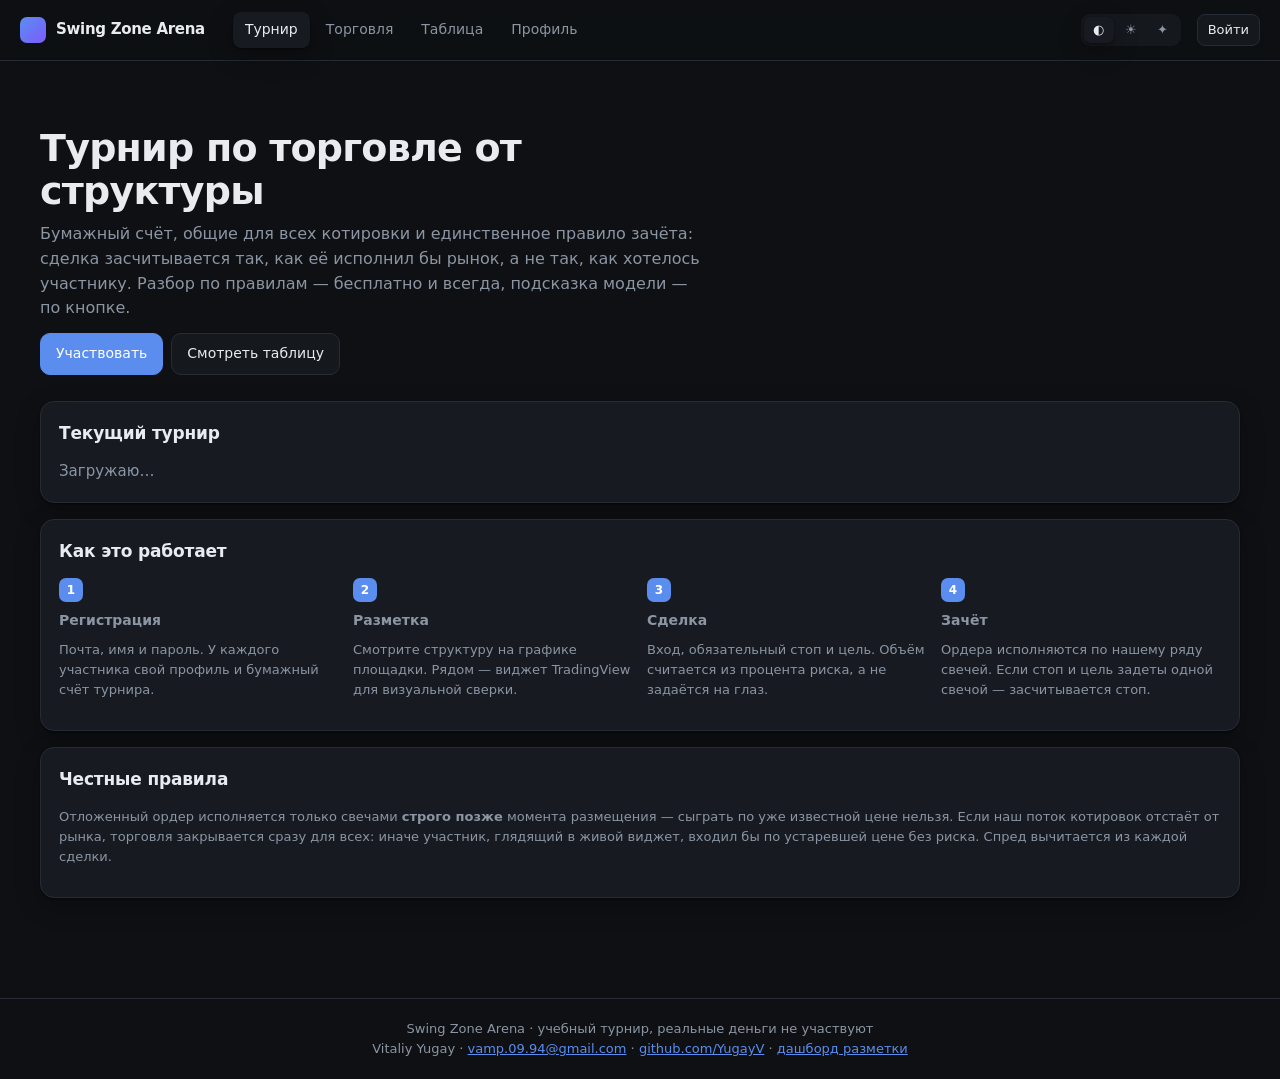
==== site/index.html @ a72eecc3 "Турнирная площадка: регистрация, бумажная торговля, таблица результатов Сайт на / (дашборд разметки " ====
<!doctype html>
<html lang="ru" data-theme="dark">
<head>
<meta charset="utf-8">
<meta name="viewport" content="width=device-width, initial-scale=1">
<title>Swing Zone Arena — турнир по разметке структуры</title>
<meta name="description" content="Учебный турнир по торговле от структуры H4: бумажный счёт, честные котировки, разбор сделок.">
<link rel="stylesheet" href="styles.css">
<!-- иконка встроена, чтобы страница не ходила за ней отдельным запросом -->
<link rel="icon" href="data:image/svg+xml,%3Csvg xmlns='http://www.w3.org/2000/svg' viewBox='0 0 32 32'%3E%3Crect width='32' height='32' rx='8' fill='%235b8def'/%3E%3Cpath d='M9 21l5-9 4 5 5-8' stroke='white' stroke-width='2.5' fill='none' stroke-linecap='round' stroke-linejoin='round'/%3E%3C/svg%3E">
</head>
<body>

<header class="top">
  <a class="brand" href="#" data-go="home">
    <span class="brand-mark"></span>
    <span class="brand-name">Swing Zone Arena</span>
  </a>

  <nav class="tabs" id="tabs">
    <button data-tab="home" aria-selected="true">Турнир</button>
    <button data-tab="arena">Торговля</button>
    <button data-tab="board">Таблица</button>
    <button data-tab="profile">Профиль</button>
  </nav>

  <span class="spacer"></span>

  <span class="pill" id="feedPill" hidden>поток: —</span>

  <div class="theme-switch" role="group" aria-label="Тема оформления">
    <button data-theme-set="dark"  aria-pressed="true"  title="Тёмная">◐</button>
    <button data-theme-set="light" aria-pressed="false" title="Светлая">☀</button>
    <button data-theme-set="brass" aria-pressed="false" title="Латунь">✦</button>
  </div>

  <button class="btn sm" id="btnAuth">Войти</button>
</header>

<main>

<!-- ------------------------------------------------------------- ГЛАВНАЯ -->
<section id="page-home">
  <div class="hero">
    <h1>Турнир по торговле от структуры</h1>
    <p>
      Бумажный счёт, общие для всех котировки и единственное правило зачёта:
      сделка засчитывается так, как её исполнил бы рынок, а не так, как хотелось
      участнику. Разбор по правилам — бесплатно и всегда, подсказка модели — по кнопке.
    </p>
    <div class="btn-row">
      <button class="btn primary" id="btnJoinHero">Участвовать</button>
      <button class="btn" data-go="board">Смотреть таблицу</button>
    </div>
  </div>

  <div class="card" id="tourCard">
    <h2>Текущий турнир</h2>
    <div id="tourInfo" class="muted">Загружаю…</div>
  </div>

  <div class="card">
    <h2>Как это работает</h2>
    <div class="steps">
      <div class="step">
        <span class="n">1</span>
        <h3>Регистрация</h3>
        <p class="small muted">Почта, имя и пароль. У каждого участника свой профиль и бумажный счёт турнира.</p>
      </div>
      <div class="step">
        <span class="n">2</span>
        <h3>Разметка</h3>
        <p class="small muted">Смотрите структуру на графике площадки. Рядом — виджет TradingView для визуальной сверки.</p>
      </div>
      <div class="step">
        <span class="n">3</span>
        <h3>Сделка</h3>
        <p class="small muted">Вход, обязательный стоп и цель. Объём считается из процента риска, а не задаётся на глаз.</p>
      </div>
      <div class="step">
        <span class="n">4</span>
        <h3>Зачёт</h3>
        <p class="small muted">Ордера исполняются по нашему ряду свечей. Если стоп и цель задеты одной свечой — засчитывается стоп.</p>
      </div>
    </div>
  </div>

  <div class="card">
    <h2>Честные правила</h2>
    <p class="small muted">
      Отложенный ордер исполняется только свечами <b>строго позже</b> момента
      размещения — сыграть по уже известной цене нельзя. Если наш поток
      котировок отстаёт от рынка, торговля закрывается сразу для всех: иначе
      участник, глядящий в живой виджет, входил бы по устаревшей цене без риска.
      Спред вычитается из каждой сделки.
    </p>
  </div>
</section>

<!-- ------------------------------------------------------------- ТОРГОВЛЯ -->
<section id="page-arena" hidden>
  <div class="grid arena">

    <div>
      <div class="card">
        <div class="chart-head">
          <h2 id="chartTitle" style="margin:0">—</h2>
          <span class="pill" id="pricePill">—</span>
          <div class="tf-switch" id="tfSwitch">
            <button data-tf="M15">M15</button>
            <button data-tf="H1" aria-pressed="true">H1</button>
            <button data-tf="H4">H4</button>
            <button data-tf="D1">D1</button>
          </div>
        </div>
        <div class="chart-wrap">
          <canvas id="chart"></canvas>
          <div class="crosshair-box" id="tip" hidden></div>
        </div>
        <p class="small muted" style="margin:10px 0 0">
          Это ряд котировок площадки — именно по нему исполняются ордера.
        </p>
      </div>

      <div class="card">
        <h2>Мои сделки</h2>
        <div id="tradesBox" class="muted small">—</div>
      </div>

      <div class="card">
        <h2>График TradingView</h2>
        <p class="small muted">Для визуальной сверки. Зачёт считается не по нему.</p>
        <div class="btn-row" style="margin-bottom:12px">
          <button class="btn sm" id="btnTv">Загрузить виджет</button>
        </div>
        <div class="tv-host" id="tvHost"></div>
      </div>
    </div>

    <div>
      <div class="card">
        <h2>Счёт</h2>
        <div class="stats" id="accountStats">
          <div class="stat"><div class="k">Баланс</div><div class="v" id="stBalance">—</div></div>
          <div class="stat"><div class="k">Средства</div><div class="v" id="stEquity">—</div></div>
          <div class="stat"><div class="k">Сделок</div><div class="v" id="stTrades">—</div></div>
          <div class="stat"><div class="k">Просадка</div><div class="v" id="stDd">—</div></div>
        </div>
      </div>

      <div class="card">
        <h2>Новая сделка</h2>
        <div id="tradeGate" class="note warn" hidden></div>

        <div id="tradeForm">
          <div class="row">
            <div class="field">
              <label for="side">Направление</label>
              <select id="side">
                <option value="buy">Покупка</option>
                <option value="sell">Продажа</option>
              </select>
            </div>
            <div class="field">
              <label for="kind">Тип</label>
              <select id="kind">
                <option value="market">По рынку</option>
                <option value="limit">Лимитный</option>
              </select>
            </div>
          </div>

          <div class="field" id="limitField" hidden>
            <label for="limitPrice">Цена лимитки</label>
            <input type="number" id="limitPrice" step="any" placeholder="—">
          </div>

          <div class="row" style="margin-top:12px">
            <div class="field">
              <label for="sl">Стоп <span class="muted">обязателен</span></label>
              <input type="number" id="sl" step="any" placeholder="—">
            </div>
            <div class="field">
              <label for="tp">Цель</label>
              <input type="number" id="tp" step="any" placeholder="—">
            </div>
          </div>

          <div class="field" style="margin-top:12px">
            <label for="riskPct">Риск на сделку, % депозита</label>
            <input type="number" id="riskPct" value="1" min="0.01" step="0.1">
          </div>

          <div class="note small" id="tradePreview" style="margin:12px 0">
            Заполните стоп, чтобы увидеть объём и R:R.
          </div>

          <div class="btn-row">
            <button class="btn buy wide" id="btnSend">Отправить</button>
          </div>
          <div id="tradeMsg" class="note small" style="margin-top:10px" hidden></div>
        </div>
      </div>

      <div class="card">
        <h2>Подсказка</h2>
        <div class="btn-row">
          <button class="btn wide" id="btnRules">Разбор по правилам</button>
        </div>
        <div class="btn-row" style="margin-top:8px">
          <button class="btn wide" id="btnModel">Спросить модель</button>
        </div>
        <p class="small muted" id="quotaLine" style="margin:8px 0 0">—</p>
        <div id="hintBox" style="margin-top:12px"></div>
      </div>
    </div>

  </div>
</section>

<!-- -------------------------------------------------------------- ТАБЛИЦА -->
<section id="page-board" hidden>
  <div class="card">
    <h2>Таблица результатов</h2>
    <div class="table-wrap">
      <table id="boardTable">
        <thead>
          <tr>
            <th style="width:44px">#</th>
            <th>Участник</th>
            <th class="num">Средства</th>
            <th class="num">Доход</th>
            <th class="num">Просадка</th>
            <th class="num">Сделок</th>
          </tr>
        </thead>
        <tbody><tr><td colspan="6" class="muted">Загружаю…</td></tr></tbody>
      </table>
    </div>
  </div>
</section>

<!-- -------------------------------------------------------------- ПРОФИЛЬ -->
<section id="page-profile" hidden>
  <div class="grid cols-2">
    <div class="card" id="profileCard">
      <h2>Профиль</h2>
      <div id="profileBox" class="muted">Загружаю…</div>
    </div>

    <div class="card" id="authCard">
      <h2 id="authTitle">Вход</h2>

      <div class="field" id="emailField" hidden>
        <label for="regEmail">Почта</label>
        <input type="email" id="regEmail" autocomplete="email" placeholder="you@example.com">
      </div>

      <div class="field">
        <label for="loginField" id="loginLabel">Почта или имя</label>
        <input type="text" id="loginField" autocomplete="username" placeholder="—">
      </div>

      <div class="field">
        <label for="passField">Пароль</label>
        <input type="password" id="passField" autocomplete="current-password" placeholder="минимум 8 символов">
      </div>

      <div class="btn-row" style="margin-top:14px">
        <button class="btn primary" id="btnSubmitAuth">Войти</button>
        <button class="btn" id="btnToggleAuth">Я новый участник</button>
      </div>

      <div id="authMsg" class="note small" style="margin-top:12px" hidden></div>
    </div>
  </div>

  <div class="card">
    <h2>История сделок</h2>
    <div class="table-wrap">
      <table id="historyTable">
        <thead>
          <tr>
            <th>Открыта</th><th>Сторона</th>
            <th class="num">Вход</th><th class="num">Выход</th>
            <th>Причина</th><th class="num">Результат</th><th class="num">R</th>
          </tr>
        </thead>
        <tbody><tr><td colspan="7" class="muted">—</td></tr></tbody>
      </table>
    </div>
  </div>
</section>

</main>

<footer class="site">
  Swing Zone Arena · учебный турнир, реальные деньги не участвуют<br>
  Vitaliy Yugay ·
  <a href="mailto:vamp.09.94@gmail.com">vamp.09.94@gmail.com</a> ·
  <a href="https://github.com/YugayV" target="_blank" rel="noopener">github.com/YugayV</a> ·
  <a href="/dashboard/">дашборд разметки</a>
</footer>

<script src="chart.js"></script>
<script src="app.js"></script>
</body>
</html>
---- site/styles.css ----
/*
 * Swing Zone Arena — оформление.
 * Автор: Vitaliy Yugay · vamp.09.94@gmail.com · https://github.com/YugayV
 *
 * Три темы переключаются атрибутом data-theme на <html>. Все цвета живут
 * только в переменных: ни одно правило ниже не знает, светлая тема сейчас
 * или тёмная. Добавить четвёртую — значит дописать один блок переменных.
 *
 * Шрифты только системные. Подключать внешние — значит поставить внешний
 * сервис на путь загрузки страницы ради начертания.
 */

/* ------------------------------------------------------------ тема: тёмная */
:root,
:root[data-theme="dark"] {
  --bg:        #0e1013;
  --bg-soft:   #15181d;
  --card:      #171b21;
  --line:      #262c35;
  --text:      #e8ecf1;
  --muted:     #8b95a3;
  --accent:    #5b8def;
  --accent-2:  #7c5cff;
  --up:        #2ebd85;
  --down:      #f0616d;
  --warn:      #e2a03f;
  --shadow:    0 1px 2px rgba(0,0,0,.4), 0 8px 24px rgba(0,0,0,.28);
  --grid:      rgba(255,255,255,.05);
  color-scheme: dark;
}

/* ----------------------------------------------------------- тема: светлая */
:root[data-theme="light"] {
  --bg:        #f6f7f9;
  --bg-soft:   #eef0f4;
  --card:      #ffffff;
  --line:      #e0e4ea;
  --text:      #12161c;
  --muted:     #667085;
  --accent:    #2f6bdc;
  --accent-2:  #6544e8;
  --up:        #12996a;
  --down:      #d93f4c;
  --warn:      #b57611;
  --shadow:    0 1px 2px rgba(16,24,40,.06), 0 8px 24px rgba(16,24,40,.06);
  --grid:      rgba(16,24,40,.06);
  color-scheme: light;
}

/* ------------------------------------------------- тема: «Латунь» (третья)
 * Тёплая бумага вместо белого, чернильный текст, латунный акцент и антиква
 * в заголовках. Задумана как противоположность неоновым торговым панелям:
 * сайт про дисциплину, а не про азарт.
 */
:root[data-theme="brass"] {
  --bg:        #f3efe7;
  --bg-soft:   #eae4d8;
  --card:      #fbf8f2;
  --line:      #ddd4c2;
  --text:      #241f18;
  --muted:     #7a6f5d;
  --accent:    #9a7328;
  --accent-2:  #6f4b1f;
  --up:        #3f7d4e;
  --down:      #a8402f;
  --warn:      #99701c;
  --shadow:    0 1px 2px rgba(60,45,20,.08), 0 10px 28px rgba(60,45,20,.10);
  --grid:      rgba(60,45,20,.07);
  color-scheme: light;
}

:root[data-theme="brass"] h1,
:root[data-theme="brass"] h2,
:root[data-theme="brass"] .brand-name {
  font-family: Iowan Old Style, Palatino Linotype, Palatino, Georgia, serif;
  letter-spacing: -.01em;
}

/* ------------------------------------------------------------------ основа */

* { box-sizing: border-box; }

body {
  margin: 0;
  background: var(--bg);
  color: var(--text);
  font: 15px/1.55 system-ui, -apple-system, "Segoe UI", Roboto, Ubuntu, sans-serif;
  -webkit-font-smoothing: antialiased;
  transition: background .2s, color .2s;
}

.mono, .num, input, td.num {
  font-family: ui-monospace, SFMono-Regular, "SF Mono", Menlo, Consolas,
    "Liberation Mono", monospace;
  font-variant-numeric: tabular-nums;
}

h1 { font-size: 28px; margin: 0 0 8px; letter-spacing: -.02em; }
h2 { font-size: 17px; margin: 0 0 14px; letter-spacing: -.01em; }
h3 { font-size: 14px; margin: 0 0 8px; color: var(--muted); font-weight: 600; }
p  { margin: 0 0 12px; }
a  { color: var(--accent); }

.muted { color: var(--muted); }
.small { font-size: 13px; }
.up    { color: var(--up); }
.down  { color: var(--down); }
.warn  { color: var(--warn); }
.center { text-align: center; }
.right  { text-align: right; }
[hidden] { display: none !important; }

/* ------------------------------------------------------------------ шапка */

header.top {
  position: sticky; top: 0; z-index: 20;
  display: flex; align-items: center; gap: 16px;
  padding: 12px 20px;
  background: color-mix(in srgb, var(--bg) 88%, transparent);
  backdrop-filter: blur(10px);
  border-bottom: 1px solid var(--line);
}

.brand { display: flex; align-items: center; gap: 10px; text-decoration: none; color: inherit; }
.brand-mark {
  width: 26px; height: 26px; border-radius: 7px;
  background: linear-gradient(135deg, var(--accent), var(--accent-2));
}
.brand-name { font-weight: 650; letter-spacing: -.02em; }

nav.tabs { display: flex; gap: 4px; margin-left: 12px; }
nav.tabs button {
  border: 0; background: transparent; color: var(--muted);
  padding: 7px 12px; border-radius: 8px; cursor: pointer;
  font: inherit; font-size: 14px;
}
nav.tabs button:hover { background: var(--bg-soft); color: var(--text); }
nav.tabs button[aria-selected="true"] { background: var(--card); color: var(--text); box-shadow: var(--shadow); }

.spacer { flex: 1; }

.theme-switch { display: flex; gap: 2px; padding: 3px; background: var(--bg-soft); border-radius: 9px; }
.theme-switch button {
  width: 30px; height: 26px; border: 0; border-radius: 7px; cursor: pointer;
  background: transparent; color: var(--muted); font-size: 13px;
}
.theme-switch button[aria-pressed="true"] { background: var(--card); color: var(--text); box-shadow: var(--shadow); }

/* ------------------------------------------------------------------ макет */

main { max-width: 1240px; margin: 0 auto; padding: 22px 20px 60px; }

.grid { display: grid; gap: 16px; }
.grid.cols-2 { grid-template-columns: 1fr 1fr; }
.grid.arena  { grid-template-columns: minmax(0, 1fr) 340px; align-items: start; }

@media (max-width: 980px) {
  .grid.arena, .grid.cols-2 { grid-template-columns: 1fr; }
}

.card {
  background: var(--card);
  border: 1px solid var(--line);
  border-radius: 14px;
  padding: 18px;
  box-shadow: var(--shadow);
}
.card + .card { margin-top: 16px; }

/* ---------------------------------------------------------------- элементы */

label { display: block; font-size: 13px; color: var(--muted); margin: 0 0 5px; }

input, select {
  width: 100%; padding: 9px 11px;
  background: var(--bg-soft); color: var(--text);
  border: 1px solid var(--line); border-radius: 9px;
  font: inherit; font-size: 14px;
}
input:focus, select:focus { outline: 2px solid color-mix(in srgb, var(--accent) 45%, transparent); outline-offset: 1px; }
.field + .field { margin-top: 12px; }
.row { display: grid; grid-template-columns: 1fr 1fr; gap: 10px; }

.btn {
  display: inline-flex; align-items: center; justify-content: center; gap: 6px;
  padding: 9px 15px; border-radius: 10px; cursor: pointer;
  border: 1px solid var(--line); background: var(--bg-soft); color: var(--text);
  font: inherit; font-size: 14px; font-weight: 500;
}
.btn:hover:not(:disabled) { border-color: color-mix(in srgb, var(--accent) 40%, var(--line)); }
.btn:disabled { opacity: .5; cursor: not-allowed; }
.btn.primary { background: var(--accent); border-color: var(--accent); color: #fff; }
.btn.buy  { background: var(--up);   border-color: var(--up);   color: #fff; }
.btn.sell { background: var(--down); border-color: var(--down); color: #fff; }
.btn.sm   { padding: 5px 10px; font-size: 13px; border-radius: 8px; }
.btn.wide { width: 100%; }
.btn-row  { display: flex; gap: 8px; flex-wrap: wrap; }

.pill {
  display: inline-flex; align-items: center; gap: 6px;
  padding: 3px 9px; border-radius: 999px; font-size: 12px;
  background: var(--bg-soft); color: var(--muted); border: 1px solid var(--line);
}
.pill.ok   { color: var(--up);   border-color: color-mix(in srgb, var(--up) 35%, var(--line)); }
.pill.bad  { color: var(--down); border-color: color-mix(in srgb, var(--down) 35%, var(--line)); }
.pill.warn { color: var(--warn); border-color: color-mix(in srgb, var(--warn) 35%, var(--line)); }

.note { padding: 10px 12px; border-radius: 10px; background: var(--bg-soft); font-size: 13px; }
.note.err  { color: var(--down); border: 1px solid color-mix(in srgb, var(--down) 30%, var(--line)); }
.note.ok   { color: var(--up);   border: 1px solid color-mix(in srgb, var(--up) 30%, var(--line)); }
.note.warn { color: var(--warn); border: 1px solid color-mix(in srgb, var(--warn) 30%, var(--line)); }

/* ------------------------------------------------------------------ цифры */

.stats { display: grid; grid-template-columns: repeat(auto-fit, minmax(110px, 1fr)); gap: 10px; }
.stat { padding: 11px 12px; background: var(--bg-soft); border-radius: 10px; }
.stat .k { font-size: 11px; color: var(--muted); text-transform: uppercase; letter-spacing: .04em; }
.stat .v { font-size: 19px; font-weight: 600; margin-top: 3px;
  font-family: ui-monospace, SFMono-Regular, Menlo, Consolas, monospace;
  font-variant-numeric: tabular-nums; }

/* ------------------------------------------------------------------ график */

.chart-wrap { position: relative; }
canvas#chart { width: 100%; height: 440px; display: block; border-radius: 10px; }
.chart-head { display: flex; align-items: baseline; gap: 12px; margin-bottom: 12px; flex-wrap: wrap; }
.tf-switch { display: flex; gap: 3px; margin-left: auto; }
.tf-switch button {
  border: 1px solid var(--line); background: var(--bg-soft); color: var(--muted);
  padding: 4px 9px; border-radius: 7px; cursor: pointer; font-size: 12px;
  font-family: ui-monospace, Menlo, monospace;
}
.tf-switch button[aria-pressed="true"] { background: var(--accent); border-color: var(--accent); color: #fff; }

.crosshair-box {
  position: absolute; pointer-events: none; padding: 6px 9px;
  background: var(--card); border: 1px solid var(--line); border-radius: 8px;
  font-size: 12px; box-shadow: var(--shadow); white-space: nowrap;
  font-family: ui-monospace, Menlo, monospace;
}

/* ------------------------------------------------------------------ таблицы */

table { width: 100%; border-collapse: collapse; font-size: 13px; }
th {
  text-align: left; padding: 8px 10px; color: var(--muted);
  font-weight: 600; font-size: 11px; text-transform: uppercase;
  letter-spacing: .04em; border-bottom: 1px solid var(--line);
}
td { padding: 9px 10px; border-bottom: 1px solid var(--line); }
tr:last-child td { border-bottom: 0; }
td.num, th.num { text-align: right;
  font-family: ui-monospace, SFMono-Regular, Menlo, Consolas, monospace;
  font-variant-numeric: tabular-nums; }
.table-wrap { overflow-x: auto; }

.rank { display: inline-flex; width: 22px; height: 22px; align-items: center;
  justify-content: center; border-radius: 6px; background: var(--bg-soft);
  font-size: 12px; font-weight: 600; }
.rank.top { background: var(--accent); color: #fff; }

/* ------------------------------------------------------------------ разное */

.hero { padding: 44px 0 26px; max-width: 660px; }
.hero h1 { font-size: 38px; line-height: 1.15; }
.hero p { font-size: 16px; color: var(--muted); }

.steps { display: grid; grid-template-columns: repeat(auto-fit, minmax(200px, 1fr)); gap: 14px; margin-top: 8px; }
.step .n { display: inline-flex; width: 24px; height: 24px; align-items: center;
  justify-content: center; border-radius: 7px; background: var(--accent);
  color: #fff; font-size: 12px; font-weight: 600; margin-bottom: 8px; }

.tv-host { height: 460px; border-radius: 10px; overflow: hidden; background: var(--bg-soft); }

footer.site { border-top: 1px solid var(--line); margin-top: 40px; padding: 20px;
  text-align: center; color: var(--muted); font-size: 13px; }

.hint-block + .hint-block { margin-top: 12px; }
.hint-list { margin: 6px 0 0; padding-left: 18px; }
.hint-list li { margin-bottom: 4px; }
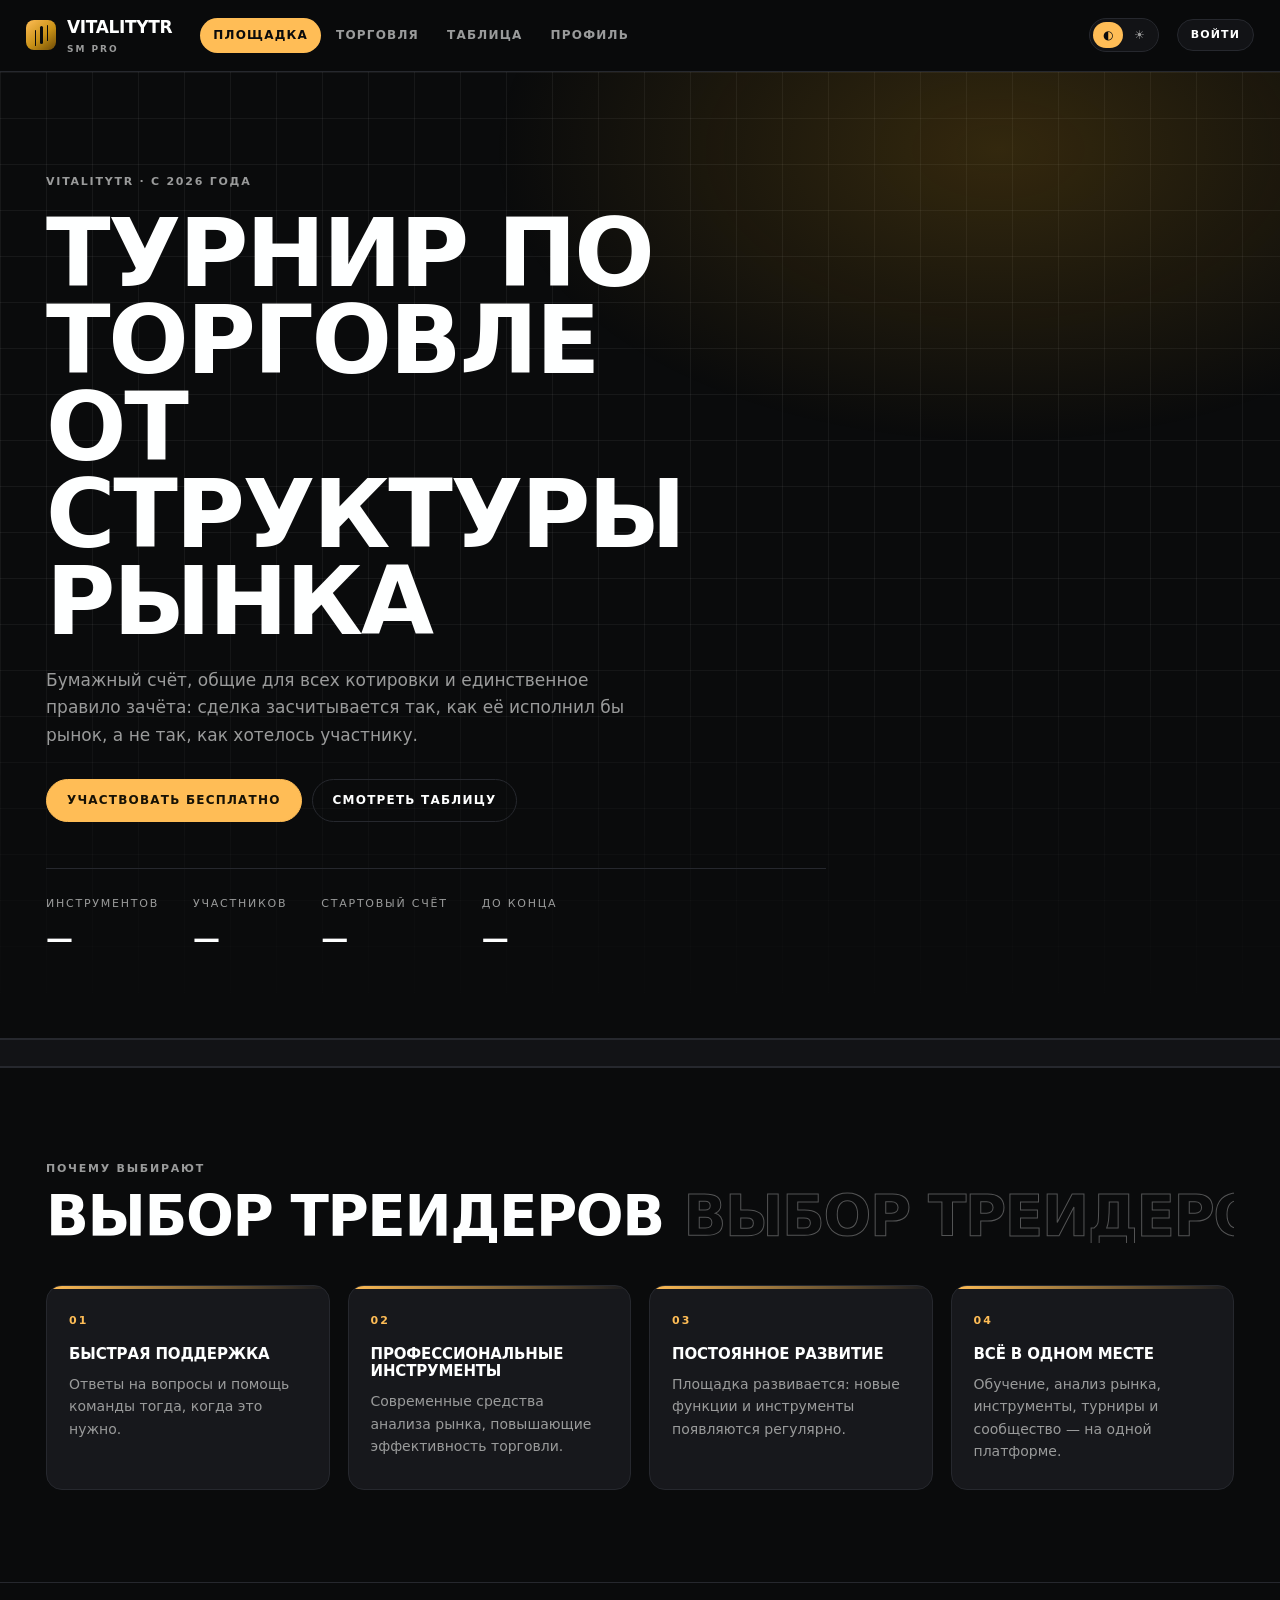
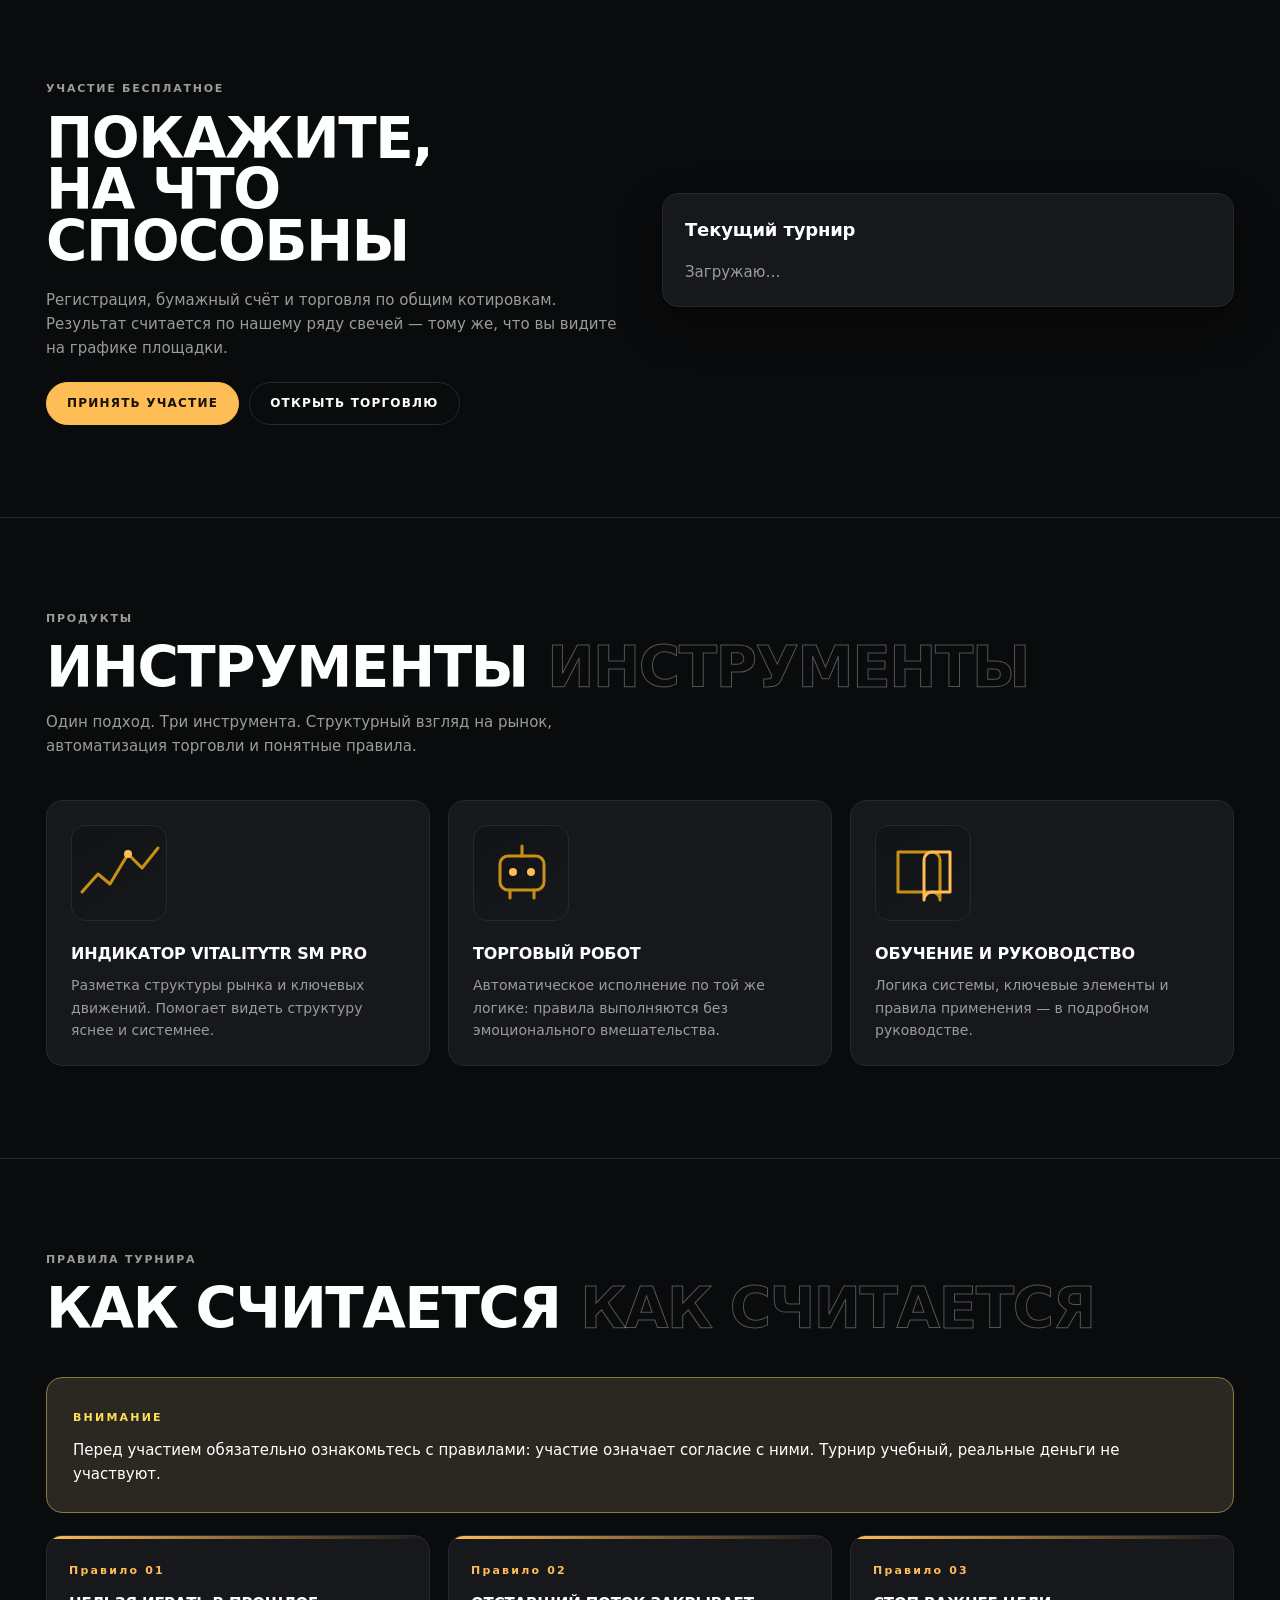
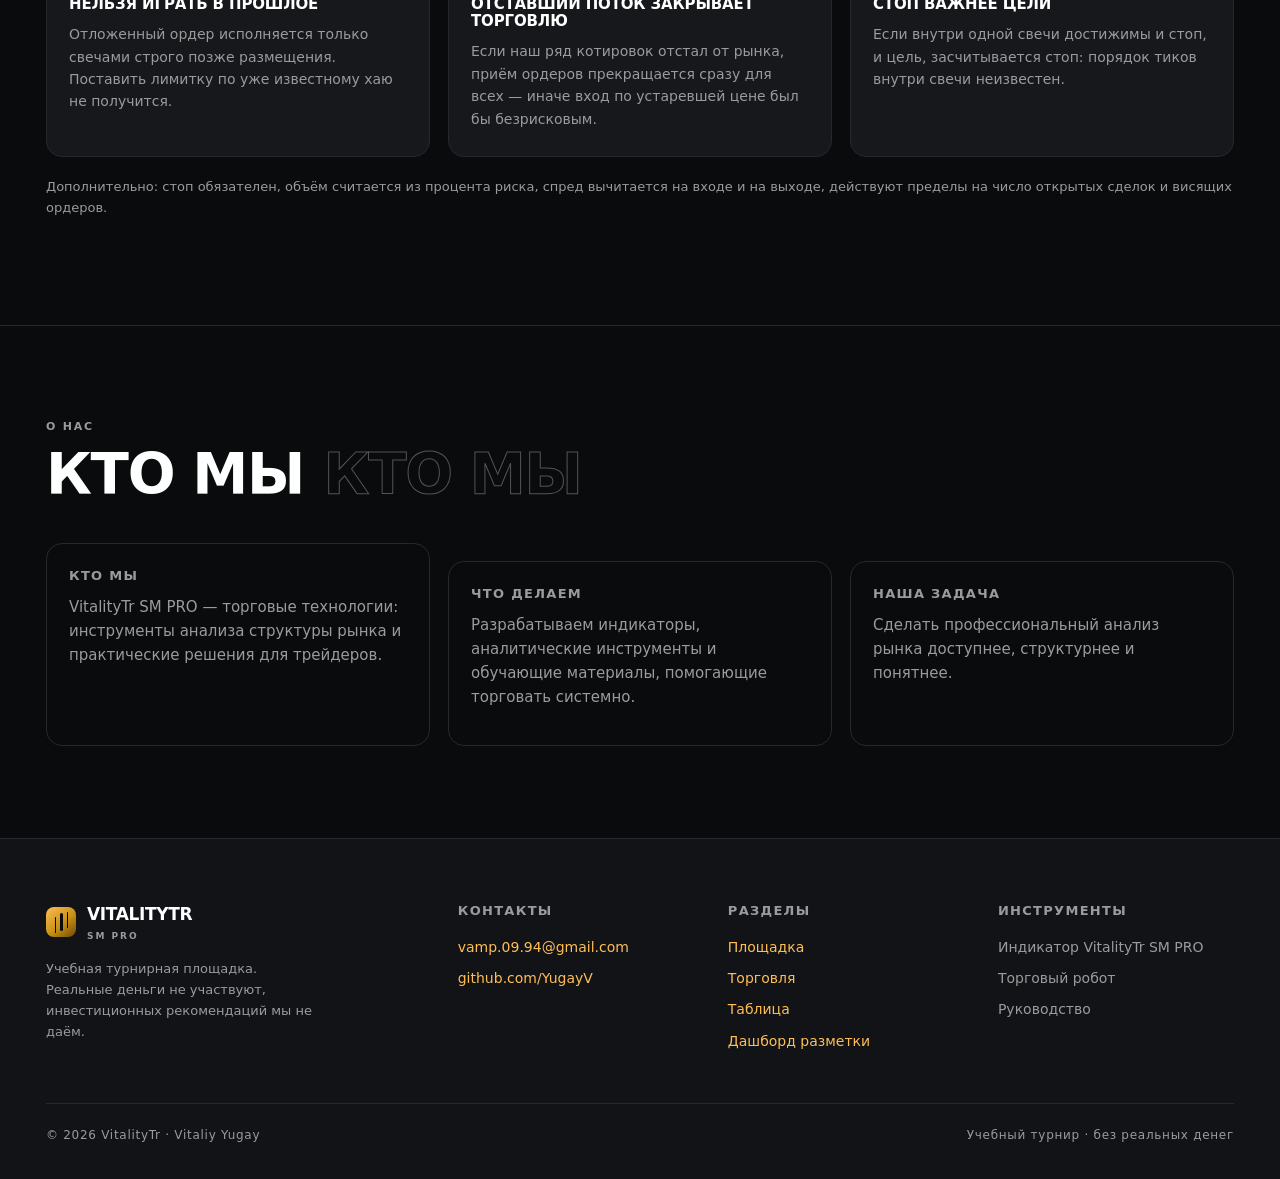
==== commit 55fd17e7: "Сайт по макету: чёрно-белая основа, золотой акцент, длинная главная Разобрал присланный макет и пере" ====
--- a/site/index.html
+++ b/site/index.html
@@ -1,24 +1,24 @@
 <!doctype html>
-<html lang="ru" data-theme="dark">
+<html lang="ru" data-theme="night">
 <head>
 <meta charset="utf-8">
 <meta name="viewport" content="width=device-width, initial-scale=1">
-<title>Swing Zone Arena — турнир по разметке структуры</title>
-<meta name="description" content="Учебный турнир по торговле от структуры H4: бумажный счёт, честные котировки, разбор сделок.">
+<title>VitalityTr Arena — турнир по торговле от структуры</title>
+<meta name="description" content="Турнир по торговле от структуры рынка: бумажный счёт, общие котировки, разбор сделок. Индикатор, робот и обучение VitalityTr SM PRO.">
 <link rel="stylesheet" href="styles.css">
 <!-- иконка встроена, чтобы страница не ходила за ней отдельным запросом -->
-<link rel="icon" href="data:image/svg+xml,%3Csvg xmlns='http://www.w3.org/2000/svg' viewBox='0 0 32 32'%3E%3Crect width='32' height='32' rx='8' fill='%235b8def'/%3E%3Cpath d='M9 21l5-9 4 5 5-8' stroke='white' stroke-width='2.5' fill='none' stroke-linecap='round' stroke-linejoin='round'/%3E%3C/svg%3E">
+<link rel="icon" href="data:image/svg+xml,%3Csvg xmlns='http://www.w3.org/2000/svg' viewBox='0 0 32 32'%3E%3Crect width='32' height='32' rx='8' fill='%23c89116'/%3E%3Cpath d='M9 21l5-9 4 5 5-8' stroke='%230a0b0c' stroke-width='2.6' fill='none' stroke-linecap='round' stroke-linejoin='round'/%3E%3C/svg%3E">
 </head>
 <body>
 
 <header class="top">
   <a class="brand" href="#" data-go="home">
     <span class="brand-mark"></span>
-    <span class="brand-name">Swing Zone Arena</span>
+    <span class="brand-name">VitalityTr<small>SM PRO</small></span>
   </a>
 
   <nav class="tabs" id="tabs">
-    <button data-tab="home" aria-selected="true">Турнир</button>
+    <button data-tab="home" aria-selected="true">Площадка</button>
     <button data-tab="arena">Торговля</button>
     <button data-tab="board">Таблица</button>
     <button data-tab="profile">Профиль</button>
@@ -29,9 +29,8 @@
   <span class="pill" id="feedPill" hidden>поток: —</span>
 
   <div class="theme-switch" role="group" aria-label="Тема оформления">
-    <button data-theme-set="dark"  aria-pressed="true"  title="Тёмная">◐</button>
-    <button data-theme-set="light" aria-pressed="false" title="Светлая">☀</button>
-    <button data-theme-set="brass" aria-pressed="false" title="Латунь">✦</button>
+    <button data-theme-set="night" aria-pressed="true" title="Ночь">◐</button>
+    <button data-theme-set="day" aria-pressed="false" title="День">☀</button>
   </div>
 
   <button class="btn sm" id="btnAuth">Войти</button>
@@ -39,267 +38,495 @@
 
 <main>
 
-<!-- ------------------------------------------------------------- ГЛАВНАЯ -->
+<!-- =================================================== ПЛОЩАДКА (главная) -->
 <section id="page-home">
+
   <div class="hero">
-    <h1>Турнир по торговле от структуры</h1>
-    <p>
-      Бумажный счёт, общие для всех котировки и единственное правило зачёта:
-      сделка засчитывается так, как её исполнил бы рынок, а не так, как хотелось
-      участнику. Разбор по правилам — бесплатно и всегда, подсказка модели — по кнопке.
-    </p>
-    <div class="btn-row">
-      <button class="btn primary" id="btnJoinHero">Участвовать</button>
-      <button class="btn" data-go="board">Смотреть таблицу</button>
-    </div>
-  </div>
-
-  <div class="card" id="tourCard">
-    <h2>Текущий турнир</h2>
-    <div id="tourInfo" class="muted">Загружаю…</div>
-  </div>
-
-  <div class="card">
-    <h2>Как это работает</h2>
-    <div class="steps">
-      <div class="step">
-        <span class="n">1</span>
-        <h3>Регистрация</h3>
-        <p class="small muted">Почта, имя и пароль. У каждого участника свой профиль и бумажный счёт турнира.</p>
-      </div>
-      <div class="step">
-        <span class="n">2</span>
-        <h3>Разметка</h3>
-        <p class="small muted">Смотрите структуру на графике площадки. Рядом — виджет TradingView для визуальной сверки.</p>
-      </div>
-      <div class="step">
-        <span class="n">3</span>
-        <h3>Сделка</h3>
-        <p class="small muted">Вход, обязательный стоп и цель. Объём считается из процента риска, а не задаётся на глаз.</p>
-      </div>
-      <div class="step">
-        <span class="n">4</span>
-        <h3>Зачёт</h3>
-        <p class="small muted">Ордера исполняются по нашему ряду свечей. Если стоп и цель задеты одной свечой — засчитывается стоп.</p>
-      </div>
-    </div>
-  </div>
-
-  <div class="card">
-    <h2>Честные правила</h2>
-    <p class="small muted">
-      Отложенный ордер исполняется только свечами <b>строго позже</b> момента
-      размещения — сыграть по уже известной цене нельзя. Если наш поток
-      котировок отстаёт от рынка, торговля закрывается сразу для всех: иначе
-      участник, глядящий в живой виджет, входил бы по устаревшей цене без риска.
-      Спред вычитается из каждой сделки.
-    </p>
-  </div>
+    <div class="wrap">
+      <div class="hero-copy">
+        <span class="label">VitalityTr · с 2026 года</span>
+        <h1 class="display xl" style="margin-top:18px">
+          Турнир по торговле<br>от структуры рынка
+        </h1>
+        <p class="lead">
+          Бумажный счёт, общие для всех котировки и единственное правило зачёта:
+          сделка засчитывается так, как её исполнил бы рынок, а не так, как
+          хотелось участнику.
+        </p>
+        <div class="btn-row">
+          <button class="btn primary" id="btnJoinHero">Участвовать бесплатно</button>
+          <button class="btn ghost" data-go="board">Смотреть таблицу</button>
+        </div>
+
+        <div class="hero-stats" id="heroStats">
+          <div><div class="k">Инструментов</div><div class="v" id="hsSymbols">—</div></div>
+          <div><div class="k">Участников</div><div class="v" id="hsPlayers">—</div></div>
+          <div><div class="k">Стартовый счёт</div><div class="v" id="hsBalance">—</div></div>
+          <div><div class="k">До конца</div><div class="v" id="hsLeft">—</div></div>
+        </div>
+      </div>
+    </div>
+  </div>
+
+  <div class="marquee">
+    <div class="marquee-track" id="ticker"></div>
+  </div>
+
+  <!-- ------------------------------------------------------ почему выбирают -->
+  <section class="band">
+    <div class="wrap">
+      <div class="band-head">
+        <span class="label">Почему выбирают</span>
+        <div class="dup display lg">
+          <span>Выбор трейдеров</span><span class="ghost" aria-hidden="true">Выбор трейдеров</span>
+        </div>
+      </div>
+
+      <div class="grid cols-4">
+        <div class="feature">
+          <span class="n">01</span>
+          <h4>Быстрая поддержка</h4>
+          <p>Ответы на вопросы и помощь команды тогда, когда это нужно.</p>
+        </div>
+        <div class="feature">
+          <span class="n">02</span>
+          <h4>Профессиональные инструменты</h4>
+          <p>Современные средства анализа рынка, повышающие эффективность торговли.</p>
+        </div>
+        <div class="feature">
+          <span class="n">03</span>
+          <h4>Постоянное развитие</h4>
+          <p>Площадка развивается: новые функции и инструменты появляются регулярно.</p>
+        </div>
+        <div class="feature">
+          <span class="n">04</span>
+          <h4>Всё в одном месте</h4>
+          <p>Обучение, анализ рынка, инструменты, турниры и сообщество — на одной платформе.</p>
+        </div>
+      </div>
+    </div>
+  </section>
+
+  <!-- ------------------------------------------------------------- турнир -->
+  <section class="band">
+    <div class="wrap">
+      <div class="grid cols-2" style="align-items:center;gap:44px">
+        <div>
+          <span class="label">Участие бесплатное</span>
+          <h2 class="display lg" style="margin:14px 0 20px">Покажите,<br>на что способны</h2>
+          <p class="muted">
+            Регистрация, бумажный счёт и торговля по общим котировкам.
+            Результат считается по нашему ряду свечей — тому же, что вы видите
+            на графике площадки.
+          </p>
+          <div class="btn-row" style="margin-top:22px">
+            <button class="btn primary" id="btnJoinBand">Принять участие</button>
+            <button class="btn ghost" data-go="arena">Открыть торговлю</button>
+          </div>
+        </div>
+
+        <div class="card" id="tourCard">
+          <h2>Текущий турнир</h2>
+          <div id="tourInfo" class="muted">Загружаю…</div>
+        </div>
+      </div>
+    </div>
+  </section>
+
+  <!-- ------------------------------------------------------------ продукты -->
+  <section class="band">
+    <div class="wrap">
+      <div class="band-head">
+        <span class="label">Продукты</span>
+        <div class="dup display lg">
+          <span>Инструменты</span><span class="ghost" aria-hidden="true">Инструменты</span>
+        </div>
+        <p class="muted" style="max-width:560px;margin-top:16px">
+          Один подход. Три инструмента. Структурный взгляд на рынок,
+          автоматизация торговли и понятные правила.
+        </p>
+      </div>
+
+      <div class="grid cols-3">
+        <div class="product" style="grid-template-columns:1fr">
+          <div class="art"><svg viewBox="0 0 96 96" width="96" height="96" aria-hidden="true">
+            <path d="M10 66 L26 48 L38 58 L56 28 L70 42 L86 22" fill="none"
+                  stroke="#c89116" stroke-width="3" stroke-linecap="round" stroke-linejoin="round"/>
+            <circle cx="56" cy="28" r="4" fill="#ffbd56"/>
+          </svg></div>
+          <div>
+            <h4>Индикатор VitalityTr SM PRO</h4>
+            <p>Разметка структуры рынка и ключевых движений. Помогает видеть
+               структуру яснее и системнее.</p>
+          </div>
+        </div>
+
+        <div class="product" style="grid-template-columns:1fr">
+          <div class="art"><svg viewBox="0 0 96 96" width="96" height="96" aria-hidden="true">
+            <rect x="26" y="30" width="44" height="34" rx="8" fill="none" stroke="#c89116" stroke-width="3"/>
+            <circle cx="39" cy="46" r="4" fill="#ffbd56"/><circle cx="57" cy="46" r="4" fill="#ffbd56"/>
+            <path d="M48 30V20M36 64v8M60 64v8" stroke="#c89116" stroke-width="3" stroke-linecap="round"/>
+          </svg></div>
+          <div>
+            <h4>Торговый робот</h4>
+            <p>Автоматическое исполнение по той же логике: правила выполняются
+               без эмоционального вмешательства.</p>
+          </div>
+        </div>
+
+        <div class="product" style="grid-template-columns:1fr">
+          <div class="art"><svg viewBox="0 0 96 96" width="96" height="96" aria-hidden="true">
+            <path d="M22 26h34a8 8 0 0 1 8 8v40a8 8 0 0 0-8-8H22z" fill="none" stroke="#c89116" stroke-width="3" stroke-linejoin="round"/>
+            <path d="M74 26H56a8 8 0 0 0-8 8v40a8 8 0 0 1 8-8h18z" fill="none" stroke="#ffbd56" stroke-width="3" stroke-linejoin="round"/>
+          </svg></div>
+          <div>
+            <h4>Обучение и руководство</h4>
+            <p>Логика системы, ключевые элементы и правила применения —
+               в подробном руководстве.</p>
+          </div>
+        </div>
+      </div>
+    </div>
+  </section>
+
+  <!-- --------------------------------------------------------------- правила -->
+  <section class="band">
+    <div class="wrap">
+      <div class="band-head">
+        <span class="label">Правила турнира</span>
+        <div class="dup display lg">
+          <span>Как считается</span><span class="ghost" aria-hidden="true">Как считается</span>
+        </div>
+      </div>
+
+      <div class="alert" style="margin-bottom:22px">
+        <span class="tag">Внимание</span>
+        <p style="margin:0">
+          Перед участием обязательно ознакомьтесь с правилами: участие означает
+          согласие с ними. Турнир учебный, реальные деньги не участвуют.
+        </p>
+      </div>
+
+      <div class="grid cols-3">
+        <div class="feature">
+          <span class="n">Правило 01</span>
+          <h4>Нельзя играть в прошлое</h4>
+          <p>Отложенный ордер исполняется только свечами строго позже
+             размещения. Поставить лимитку по уже известному хаю не получится.</p>
+        </div>
+        <div class="feature">
+          <span class="n">Правило 02</span>
+          <h4>Отставший поток закрывает торговлю</h4>
+          <p>Если наш ряд котировок отстал от рынка, приём ордеров прекращается
+             сразу для всех — иначе вход по устаревшей цене был бы безрисковым.</p>
+        </div>
+        <div class="feature">
+          <span class="n">Правило 03</span>
+          <h4>Стоп важнее цели</h4>
+          <p>Если внутри одной свечи достижимы и стоп, и цель, засчитывается
+             стоп: порядок тиков внутри свечи неизвестен.</p>
+        </div>
+      </div>
+
+      <p class="muted small" style="margin-top:20px">
+        Дополнительно: стоп обязателен, объём считается из процента риска,
+        спред вычитается на входе и на выходе, действуют пределы на число
+        открытых сделок и висящих ордеров.
+      </p>
+    </div>
+  </section>
+
+  <!-- --------------------------------------------------------------- о нас -->
+  <section class="band">
+    <div class="wrap">
+      <div class="band-head">
+        <span class="label">О нас</span>
+        <div class="dup display lg">
+          <span>Кто мы</span><span class="ghost" aria-hidden="true">Кто мы</span>
+        </div>
+      </div>
+
+      <div class="grid cols-3">
+        <div class="card flat">
+          <h3>Кто мы</h3>
+          <p class="muted">VitalityTr SM PRO — торговые технологии: инструменты
+             анализа структуры рынка и практические решения для трейдеров.</p>
+        </div>
+        <div class="card flat">
+          <h3>Что делаем</h3>
+          <p class="muted">Разрабатываем индикаторы, аналитические инструменты и
+             обучающие материалы, помогающие торговать системно.</p>
+        </div>
+        <div class="card flat">
+          <h3>Наша задача</h3>
+          <p class="muted">Сделать профессиональный анализ рынка доступнее,
+             структурнее и понятнее.</p>
+        </div>
+      </div>
+    </div>
+  </section>
 </section>
 
-<!-- ------------------------------------------------------------- ТОРГОВЛЯ -->
+<!-- =========================================================== ТОРГОВЛЯ -->
 <section id="page-arena" hidden>
-  <div class="grid arena">
-
-    <div>
-      <div class="card">
-        <div class="chart-head">
-          <h2 id="chartTitle" style="margin:0">—</h2>
-          <span class="pill" id="pricePill">—</span>
-          <div class="tf-switch" id="tfSwitch">
-            <button data-tf="M15">M15</button>
-            <button data-tf="H1" aria-pressed="true">H1</button>
-            <button data-tf="H4">H4</button>
-            <button data-tf="D1">D1</button>
-          </div>
-        </div>
-        <div class="chart-wrap">
-          <canvas id="chart"></canvas>
-          <div class="crosshair-box" id="tip" hidden></div>
-        </div>
-        <p class="small muted" style="margin:10px 0 0">
-          Это ряд котировок площадки — именно по нему исполняются ордера.
+  <div class="wrap" style="padding-top:36px;padding-bottom:60px">
+    <div class="grid arena">
+
+      <div>
+        <div class="card">
+          <div class="instrument-bar" id="instrumentBar"></div>
+
+          <div class="chart-head">
+            <h2 id="chartTitle" style="margin:0">—</h2>
+            <span class="pill" id="pricePill">—</span>
+            <span class="pill" id="symLag" hidden>—</span>
+            <div class="tf-switch" id="tfSwitch">
+              <button data-tf="M15">M15</button>
+              <button data-tf="H1" aria-pressed="true">H1</button>
+              <button data-tf="H4">H4</button>
+              <button data-tf="D1">D1</button>
+            </div>
+          </div>
+
+          <div class="chart-wrap">
+            <canvas id="chart"></canvas>
+            <div class="crosshair-box" id="tip" hidden></div>
+          </div>
+
+          <p class="small muted" style="margin:12px 0 0">
+            Это ряд котировок площадки — именно по нему исполняются ордера.
+          </p>
+        </div>
+
+        <div class="card">
+          <h2>Мои сделки</h2>
+          <div id="tradesBox" class="muted small">—</div>
+        </div>
+
+        <div class="card">
+          <h2>График TradingView</h2>
+          <p class="small muted">Для визуальной сверки. Зачёт считается не по нему.</p>
+          <div class="btn-row" style="margin-bottom:14px">
+            <button class="btn sm" id="btnTv">Загрузить виджет</button>
+          </div>
+          <div id="tvHost" style="height:460px;border-radius:12px;overflow:hidden;background:var(--ink-2)"></div>
+        </div>
+      </div>
+
+      <div>
+        <div class="card">
+          <h2>Счёт</h2>
+          <div class="stats">
+            <div class="stat"><div class="k">Баланс</div><div class="v" id="stBalance">—</div></div>
+            <div class="stat"><div class="k">Средства</div><div class="v" id="stEquity">—</div></div>
+            <div class="stat"><div class="k">Сделок</div><div class="v" id="stTrades">—</div></div>
+            <div class="stat"><div class="k">Просадка</div><div class="v" id="stDd">—</div></div>
+          </div>
+        </div>
+
+        <div class="card">
+          <h2>Новая сделка</h2>
+          <div id="tradeGate" class="note warn" hidden></div>
+
+          <div id="tradeForm">
+            <div class="row">
+              <div class="field">
+                <label for="side">Направление</label>
+                <select id="side">
+                  <option value="buy">Покупка</option>
+                  <option value="sell">Продажа</option>
+                </select>
+              </div>
+              <div class="field">
+                <label for="kind">Тип</label>
+                <select id="kind">
+                  <option value="market">По рынку</option>
+                  <option value="limit">Лимитный</option>
+                </select>
+              </div>
+            </div>
+
+            <div class="field" id="limitField" hidden>
+              <label for="limitPrice">Цена лимитки</label>
+              <input type="number" id="limitPrice" step="any" placeholder="—">
+            </div>
+
+            <div class="row" style="margin-top:14px">
+              <div class="field">
+                <label for="sl">Стоп — обязателен</label>
+                <input type="number" id="sl" step="any" placeholder="—">
+              </div>
+              <div class="field">
+                <label for="tp">Цель</label>
+                <input type="number" id="tp" step="any" placeholder="—">
+              </div>
+            </div>
+
+            <div class="field" style="margin-top:14px">
+              <label for="riskPct">Риск на сделку, % депозита</label>
+              <input type="number" id="riskPct" value="1" min="0.01" step="0.1">
+            </div>
+
+            <div class="note small" id="tradePreview" style="margin:14px 0">
+              Заполните стоп, чтобы увидеть объём и R:R.
+            </div>
+
+            <div class="btn-row">
+              <button class="btn buy wide" id="btnSend">Отправить</button>
+            </div>
+            <div id="tradeMsg" class="note small" style="margin-top:12px" hidden></div>
+          </div>
+        </div>
+
+        <div class="card">
+          <h2>Подсказка</h2>
+          <div class="btn-row">
+            <button class="btn wide" id="btnRules">Разбор по правилам</button>
+          </div>
+          <div class="btn-row" style="margin-top:10px">
+            <button class="btn wide" id="btnModel">Спросить модель</button>
+          </div>
+          <p class="small muted" id="quotaLine" style="margin:10px 0 0">—</p>
+          <div id="hintBox" style="margin-top:14px"></div>
+        </div>
+      </div>
+
+    </div>
+  </div>
+</section>
+
+<!-- ============================================================ ТАБЛИЦА -->
+<section id="page-board" hidden>
+  <div class="wrap" style="padding-top:36px;padding-bottom:60px">
+    <div class="band-head">
+      <span class="label">Результаты</span>
+      <div class="dup display lg">
+        <span>Таблица</span><span class="ghost" aria-hidden="true">Таблица</span>
+      </div>
+    </div>
+    <div class="card">
+      <div class="table-wrap">
+        <table id="boardTable">
+          <thead>
+            <tr>
+              <th style="width:52px">#</th>
+              <th>Участник</th>
+              <th class="num">Средства</th>
+              <th class="num">Доход</th>
+              <th class="num">Просадка</th>
+              <th class="num">Сделок</th>
+            </tr>
+          </thead>
+          <tbody><tr><td colspan="6" class="muted">Загружаю…</td></tr></tbody>
+        </table>
+      </div>
+    </div>
+  </div>
+</section>
+
+<!-- ============================================================ ПРОФИЛЬ -->
+<section id="page-profile" hidden>
+  <div class="wrap" style="padding-top:36px;padding-bottom:60px">
+    <div class="grid cols-2">
+      <div class="card" id="profileCard">
+        <h2>Профиль</h2>
+        <div id="profileBox" class="muted">Загружаю…</div>
+      </div>
+
+      <div class="card" id="authCard">
+        <h2 id="authTitle">Вход</h2>
+
+        <div class="field" id="emailField" hidden>
+          <label for="regEmail">Почта</label>
+          <input type="email" id="regEmail" autocomplete="email" placeholder="you@example.com">
+        </div>
+
+        <div class="field">
+          <label for="loginField" id="loginLabel">Почта или имя</label>
+          <input type="text" id="loginField" autocomplete="username" placeholder="—">
+        </div>
+
+        <div class="field">
+          <label for="passField">Пароль</label>
+          <input type="password" id="passField" autocomplete="current-password" placeholder="минимум 8 символов">
+        </div>
+
+        <div class="btn-row" style="margin-top:16px">
+          <button class="btn primary" id="btnSubmitAuth">Войти</button>
+          <button class="btn ghost" id="btnToggleAuth">Я новый участник</button>
+        </div>
+
+        <div id="authMsg" class="note small" style="margin-top:14px" hidden></div>
+      </div>
+    </div>
+
+    <div class="card">
+      <h2>История сделок</h2>
+      <div class="table-wrap">
+        <table id="historyTable">
+          <thead>
+            <tr>
+              <th>Открыта</th><th>Инструмент</th><th>Сторона</th>
+              <th class="num">Вход</th><th class="num">Выход</th>
+              <th>Причина</th><th class="num">Результат</th><th class="num">R</th>
+            </tr>
+          </thead>
+          <tbody><tr><td colspan="8" class="muted">—</td></tr></tbody>
+        </table>
+      </div>
+    </div>
+  </div>
+</section>
+
+</main>
+
+<footer class="site">
+  <div class="wrap">
+    <div class="foot-grid">
+      <div>
+        <a class="brand" href="#" data-go="home">
+          <span class="brand-mark"></span>
+          <span class="brand-name">VitalityTr<small>SM PRO</small></span>
+        </a>
+        <p class="muted small" style="margin-top:16px;max-width:280px">
+          Учебная турнирная площадка. Реальные деньги не участвуют,
+          инвестиционных рекомендаций мы не даём.
         </p>
       </div>
 
-      <div class="card">
-        <h2>Мои сделки</h2>
-        <div id="tradesBox" class="muted small">—</div>
-      </div>
-
-      <div class="card">
-        <h2>График TradingView</h2>
-        <p class="small muted">Для визуальной сверки. Зачёт считается не по нему.</p>
-        <div class="btn-row" style="margin-bottom:12px">
-          <button class="btn sm" id="btnTv">Загрузить виджет</button>
-        </div>
-        <div class="tv-host" id="tvHost"></div>
-      </div>
-    </div>
-
-    <div>
-      <div class="card">
-        <h2>Счёт</h2>
-        <div class="stats" id="accountStats">
-          <div class="stat"><div class="k">Баланс</div><div class="v" id="stBalance">—</div></div>
-          <div class="stat"><div class="k">Средства</div><div class="v" id="stEquity">—</div></div>
-          <div class="stat"><div class="k">Сделок</div><div class="v" id="stTrades">—</div></div>
-          <div class="stat"><div class="k">Просадка</div><div class="v" id="stDd">—</div></div>
-        </div>
-      </div>
-
-      <div class="card">
-        <h2>Новая сделка</h2>
-        <div id="tradeGate" class="note warn" hidden></div>
-
-        <div id="tradeForm">
-          <div class="row">
-            <div class="field">
-              <label for="side">Направление</label>
-              <select id="side">
-                <option value="buy">Покупка</option>
-                <option value="sell">Продажа</option>
-              </select>
-            </div>
-            <div class="field">
-              <label for="kind">Тип</label>
-              <select id="kind">
-                <option value="market">По рынку</option>
-                <option value="limit">Лимитный</option>
-              </select>
-            </div>
-          </div>
-
-          <div class="field" id="limitField" hidden>
-            <label for="limitPrice">Цена лимитки</label>
-            <input type="number" id="limitPrice" step="any" placeholder="—">
-          </div>
-
-          <div class="row" style="margin-top:12px">
-            <div class="field">
-              <label for="sl">Стоп <span class="muted">обязателен</span></label>
-              <input type="number" id="sl" step="any" placeholder="—">
-            </div>
-            <div class="field">
-              <label for="tp">Цель</label>
-              <input type="number" id="tp" step="any" placeholder="—">
-            </div>
-          </div>
-
-          <div class="field" style="margin-top:12px">
-            <label for="riskPct">Риск на сделку, % депозита</label>
-            <input type="number" id="riskPct" value="1" min="0.01" step="0.1">
-          </div>
-
-          <div class="note small" id="tradePreview" style="margin:12px 0">
-            Заполните стоп, чтобы увидеть объём и R:R.
-          </div>
-
-          <div class="btn-row">
-            <button class="btn buy wide" id="btnSend">Отправить</button>
-          </div>
-          <div id="tradeMsg" class="note small" style="margin-top:10px" hidden></div>
-        </div>
-      </div>
-
-      <div class="card">
-        <h2>Подсказка</h2>
-        <div class="btn-row">
-          <button class="btn wide" id="btnRules">Разбор по правилам</button>
-        </div>
-        <div class="btn-row" style="margin-top:8px">
-          <button class="btn wide" id="btnModel">Спросить модель</button>
-        </div>
-        <p class="small muted" id="quotaLine" style="margin:8px 0 0">—</p>
-        <div id="hintBox" style="margin-top:12px"></div>
-      </div>
-    </div>
-
-  </div>
-</section>
-
-<!-- -------------------------------------------------------------- ТАБЛИЦА -->
-<section id="page-board" hidden>
-  <div class="card">
-    <h2>Таблица результатов</h2>
-    <div class="table-wrap">
-      <table id="boardTable">
-        <thead>
-          <tr>
-            <th style="width:44px">#</th>
-            <th>Участник</th>
-            <th class="num">Средства</th>
-            <th class="num">Доход</th>
-            <th class="num">Просадка</th>
-            <th class="num">Сделок</th>
-          </tr>
-        </thead>
-        <tbody><tr><td colspan="6" class="muted">Загружаю…</td></tr></tbody>
-      </table>
-    </div>
-  </div>
-</section>
-
-<!-- -------------------------------------------------------------- ПРОФИЛЬ -->
-<section id="page-profile" hidden>
-  <div class="grid cols-2">
-    <div class="card" id="profileCard">
-      <h2>Профиль</h2>
-      <div id="profileBox" class="muted">Загружаю…</div>
-    </div>
-
-    <div class="card" id="authCard">
-      <h2 id="authTitle">Вход</h2>
-
-      <div class="field" id="emailField" hidden>
-        <label for="regEmail">Почта</label>
-        <input type="email" id="regEmail" autocomplete="email" placeholder="you@example.com">
-      </div>
-
-      <div class="field">
-        <label for="loginField" id="loginLabel">Почта или имя</label>
-        <input type="text" id="loginField" autocomplete="username" placeholder="—">
-      </div>
-
-      <div class="field">
-        <label for="passField">Пароль</label>
-        <input type="password" id="passField" autocomplete="current-password" placeholder="минимум 8 символов">
-      </div>
-
-      <div class="btn-row" style="margin-top:14px">
-        <button class="btn primary" id="btnSubmitAuth">Войти</button>
-        <button class="btn" id="btnToggleAuth">Я новый участник</button>
-      </div>
-
-      <div id="authMsg" class="note small" style="margin-top:12px" hidden></div>
-    </div>
-  </div>
-
-  <div class="card">
-    <h2>История сделок</h2>
-    <div class="table-wrap">
-      <table id="historyTable">
-        <thead>
-          <tr>
-            <th>Открыта</th><th>Сторона</th>
-            <th class="num">Вход</th><th class="num">Выход</th>
-            <th>Причина</th><th class="num">Результат</th><th class="num">R</th>
-          </tr>
-        </thead>
-        <tbody><tr><td colspan="7" class="muted">—</td></tr></tbody>
-      </table>
-    </div>
-  </div>
-</section>
-
-</main>
-
-<footer class="site">
-  Swing Zone Arena · учебный турнир, реальные деньги не участвуют<br>
-  Vitaliy Yugay ·
-  <a href="mailto:vamp.09.94@gmail.com">vamp.09.94@gmail.com</a> ·
-  <a href="https://github.com/YugayV" target="_blank" rel="noopener">github.com/YugayV</a> ·
-  <a href="/dashboard/">дашборд разметки</a>
+      <div>
+        <h3>Контакты</h3>
+        <ul class="foot-list">
+          <li><a href="mailto:vamp.09.94@gmail.com">vamp.09.94@gmail.com</a></li>
+          <li><a href="https://github.com/YugayV" target="_blank" rel="noopener">github.com/YugayV</a></li>
+        </ul>
+      </div>
+
+      <div>
+        <h3>Разделы</h3>
+        <ul class="foot-list">
+          <li><a href="#" data-go="home">Площадка</a></li>
+          <li><a href="#" data-go="arena">Торговля</a></li>
+          <li><a href="#" data-go="board">Таблица</a></li>
+          <li><a href="/dashboard/">Дашборд разметки</a></li>
+        </ul>
+      </div>
+
+      <div>
+        <h3>Инструменты</h3>
+        <ul class="foot-list">
+          <li>Индикатор VitalityTr SM PRO</li>
+          <li>Торговый робот</li>
+          <li>Руководство</li>
+        </ul>
+      </div>
+    </div>
+
+    <div class="foot-bottom">
+      <span>© 2026 VitalityTr · Vitaliy Yugay</span>
+      <span>Учебный турнир · без реальных денег</span>
+    </div>
+  </div>
 </footer>
 
 <script src="chart.js"></script>
--- a/site/styles.css
+++ b/site/styles.css
@@ -1,280 +1,455 @@
 /*
- * Swing Zone Arena — оформление.
+ * VitalityTr Arena — оформление по макету.
  * Автор: Vitaliy Yugay · vamp.09.94@gmail.com · https://github.com/YugayV
  *
- * Три темы переключаются атрибутом data-theme на <html>. Все цвета живут
- * только в переменных: ни одно правило ниже не знает, светлая тема сейчас
- * или тёмная. Добавить четвёртую — значит дописать один блок переменных.
+ * Визуальный язык взят из макета: чёрно-белая основа, золотой акцент,
+ * тяжёлые прописные заголовки с отрицательным трекингом и широко
+ * разряженные мелкие подписи. Приём с продублированным словом — залитое
+ * плюс контурное — тоже оттуда.
  *
- * Шрифты только системные. Подключать внешние — значит поставить внешний
- * сервис на путь загрузки страницы ради начертания.
+ * Все цвета живут в переменных: ни одно правило ниже не знает, тёмная
+ * сейчас тема или светлая. Картинок нет ни одной — вся графика рисуется
+ * градиентами и SVG, поэтому страница не тянет ничего извне.
  */
 
-/* ------------------------------------------------------------ тема: тёмная */
+/* ----------------------------------------------------- тема: ночь (по макету) */
 :root,
-:root[data-theme="dark"] {
-  --bg:        #0e1013;
-  --bg-soft:   #15181d;
-  --card:      #171b21;
-  --line:      #262c35;
-  --text:      #e8ecf1;
-  --muted:     #8b95a3;
-  --accent:    #5b8def;
-  --accent-2:  #7c5cff;
-  --up:        #2ebd85;
-  --down:      #f0616d;
-  --warn:      #e2a03f;
-  --shadow:    0 1px 2px rgba(0,0,0,.4), 0 8px 24px rgba(0,0,0,.28);
-  --grid:      rgba(255,255,255,.05);
+:root[data-theme="night"] {
+  --ink:        #0a0b0c;   /* основной фон */
+  --ink-2:      #121316;   /* приподнятый фон */
+  --card:       #17181c;
+  --line:       #26282e;
+  --paper:      #feffff;   /* цвет текста из макета */
+  --muted:      #9a9b9b;   /* серый из макета */
+  --gold:       #c89116;   /* акцент из макета */
+  --gold-hi:    #ffbd56;
+  --violet:     #8c52ff;
+  --pink:       #ff66c4;
+  --up:         #00bf63;
+  --down:       #ff5757;
+  --warn:       #ffde59;
+  --shadow:     0 1px 2px rgba(0,0,0,.5), 0 18px 40px rgba(0,0,0,.35);
+  --grid:       rgba(255,255,255,.055);
+  --stroke:     rgba(254,255,255,.30);   /* контур продублированных слов */
   color-scheme: dark;
 }
 
-/* ----------------------------------------------------------- тема: светлая */
-:root[data-theme="light"] {
-  --bg:        #f6f7f9;
-  --bg-soft:   #eef0f4;
-  --card:      #ffffff;
-  --line:      #e0e4ea;
-  --text:      #12161c;
-  --muted:     #667085;
-  --accent:    #2f6bdc;
-  --accent-2:  #6544e8;
-  --up:        #12996a;
-  --down:      #d93f4c;
-  --warn:      #b57611;
-  --shadow:    0 1px 2px rgba(16,24,40,.06), 0 8px 24px rgba(16,24,40,.06);
-  --grid:      rgba(16,24,40,.06);
+/* ------------------------------------------------------------- тема: день */
+:root[data-theme="day"] {
+  --ink:        #f4f4f2;
+  --ink-2:      #ebebe7;
+  --card:       #ffffff;
+  --line:       #dedcd5;
+  --paper:      #0a0b0c;
+  --muted:      #6f7070;
+  --gold:       #9a6f0f;
+  --gold-hi:    #c89116;
+  --violet:     #6b34e0;
+  --pink:       #d63f9c;
+  --up:         #0a8f4c;
+  --down:       #d33b3b;
+  --warn:       #9a7a10;
+  --shadow:     0 1px 2px rgba(10,11,12,.07), 0 18px 40px rgba(10,11,12,.08);
+  --grid:       rgba(10,11,12,.07);
+  --stroke:     rgba(10,11,12,.28);
   color-scheme: light;
 }
 
-/* ------------------------------------------------- тема: «Латунь» (третья)
- * Тёплая бумага вместо белого, чернильный текст, латунный акцент и антиква
- * в заголовках. Задумана как противоположность неоновым торговым панелям:
- * сайт про дисциплину, а не про азарт.
- */
-:root[data-theme="brass"] {
-  --bg:        #f3efe7;
-  --bg-soft:   #eae4d8;
-  --card:      #fbf8f2;
-  --line:      #ddd4c2;
-  --text:      #241f18;
-  --muted:     #7a6f5d;
-  --accent:    #9a7328;
-  --accent-2:  #6f4b1f;
-  --up:        #3f7d4e;
-  --down:      #a8402f;
-  --warn:      #99701c;
-  --shadow:    0 1px 2px rgba(60,45,20,.08), 0 10px 28px rgba(60,45,20,.10);
-  --grid:      rgba(60,45,20,.07);
-  color-scheme: light;
-}
-
-:root[data-theme="brass"] h1,
-:root[data-theme="brass"] h2,
-:root[data-theme="brass"] .brand-name {
-  font-family: Iowan Old Style, Palatino Linotype, Palatino, Georgia, serif;
-  letter-spacing: -.01em;
-}
-
 /* ------------------------------------------------------------------ основа */
 
 * { box-sizing: border-box; }
+
+html { scroll-behavior: smooth; }
 
 body {
   margin: 0;
-  background: var(--bg);
-  color: var(--text);
-  font: 15px/1.55 system-ui, -apple-system, "Segoe UI", Roboto, Ubuntu, sans-serif;
+  background: var(--ink);
+  color: var(--paper);
+  font: 15px/1.6 system-ui, -apple-system, "Segoe UI", Roboto, Ubuntu, sans-serif;
   -webkit-font-smoothing: antialiased;
-  transition: background .2s, color .2s;
-}
-
-.mono, .num, input, td.num {
+  overflow-x: hidden;
+}
+
+.mono, .num, input, select, td.num, .px {
   font-family: ui-monospace, SFMono-Regular, "SF Mono", Menlo, Consolas,
     "Liberation Mono", monospace;
   font-variant-numeric: tabular-nums;
 }
 
-h1 { font-size: 28px; margin: 0 0 8px; letter-spacing: -.02em; }
-h2 { font-size: 17px; margin: 0 0 14px; letter-spacing: -.01em; }
-h3 { font-size: 14px; margin: 0 0 8px; color: var(--muted); font-weight: 600; }
-p  { margin: 0 0 12px; }
-a  { color: var(--accent); }
+a { color: var(--gold-hi); text-decoration: none; }
+a:hover { text-decoration: underline; }
+p { margin: 0 0 14px; }
+[hidden] { display: none !important; }
 
 .muted { color: var(--muted); }
 .small { font-size: 13px; }
 .up    { color: var(--up); }
 .down  { color: var(--down); }
 .warn  { color: var(--warn); }
-.center { text-align: center; }
-.right  { text-align: right; }
-[hidden] { display: none !important; }
-
-/* ------------------------------------------------------------------ шапка */
+.gold  { color: var(--gold-hi); }
+.right { text-align: right; }
+
+/* ---------------------------------------------------------------- типографика
+ * Из макета: крупное прописное с отрицательным трекингом, мелкие подписи —
+ * прописные с широкой разрядкой. Это и есть его узнаваемая пара.
+ */
+
+.display {
+  font-weight: 900;
+  text-transform: uppercase;
+  letter-spacing: -.025em;
+  line-height: .92;
+  margin: 0;
+}
+.display.xl { font-size: clamp(44px, 7.4vw, 108px); }
+.display.lg { font-size: clamp(32px, 4.4vw, 62px); }
+.display.md { font-size: clamp(24px, 2.6vw, 38px); }
+
+.label {
+  font-size: 11px;
+  font-weight: 700;
+  text-transform: uppercase;
+  letter-spacing: .16em;
+  color: var(--muted);
+}
+
+/* Продублированное слово из макета: залитое + контурное следом.
+ *
+ * Перенос запрещён намеренно. При длинном заголовке контурная копия
+ * съезжала на вторую строку и читалась как случайно задвоенный текст;
+ * здесь она уходит за правый край и обрезается — тот самый эффект из
+ * макета. Копия скрыта от чтения с экрана: для программ это одно слово.
+ */
+.dup { display: flex; align-items: baseline; gap: .35em;
+       flex-wrap: nowrap; overflow: hidden; }
+.dup > * { flex: 0 0 auto; white-space: nowrap; }
+.dup .ghost {
+  color: transparent;
+  -webkit-text-stroke: 1px var(--stroke);
+  text-stroke: 1px var(--stroke);
+}
+
+h2 { font-size: 18px; margin: 0 0 16px; letter-spacing: -.01em; font-weight: 700; }
+h3 { font-size: 13px; margin: 0 0 8px; color: var(--muted); font-weight: 700;
+     text-transform: uppercase; letter-spacing: .1em; }
+
+/* ------------------------------------------------------------------- шапка */
 
 header.top {
-  position: sticky; top: 0; z-index: 20;
-  display: flex; align-items: center; gap: 16px;
-  padding: 12px 20px;
-  background: color-mix(in srgb, var(--bg) 88%, transparent);
-  backdrop-filter: blur(10px);
+  position: sticky; top: 0; z-index: 40;
+  display: flex; align-items: center; gap: 18px;
+  padding: 14px 26px;
+  background: color-mix(in srgb, var(--ink) 86%, transparent);
+  backdrop-filter: blur(14px);
   border-bottom: 1px solid var(--line);
 }
 
-.brand { display: flex; align-items: center; gap: 10px; text-decoration: none; color: inherit; }
+.brand { display: flex; align-items: center; gap: 11px; color: inherit; }
+.brand:hover { text-decoration: none; }
 .brand-mark {
-  width: 26px; height: 26px; border-radius: 7px;
-  background: linear-gradient(135deg, var(--accent), var(--accent-2));
-}
-.brand-name { font-weight: 650; letter-spacing: -.02em; }
-
-nav.tabs { display: flex; gap: 4px; margin-left: 12px; }
+  width: 30px; height: 30px; flex: 0 0 30px; border-radius: 8px;
+  background: linear-gradient(140deg, var(--gold-hi), var(--gold) 55%, #6d4a06);
+  position: relative; overflow: hidden;
+}
+/* свеча внутри знака — вместо картинки */
+.brand-mark::after {
+  content: ''; position: absolute; left: 50%; top: 6px; bottom: 6px;
+  width: 3px; margin-left: -1.5px; background: var(--ink); border-radius: 2px;
+  box-shadow: -6px 3px 0 -1px var(--ink), 6px -2px 0 -1px var(--ink);
+}
+.brand-name {
+  font-weight: 900; text-transform: uppercase; letter-spacing: -.02em;
+  font-size: 17px;
+}
+.brand-name small {
+  display: block; font-size: 9px; letter-spacing: .22em; color: var(--muted);
+  font-weight: 700; margin-top: 1px;
+}
+
+nav.tabs { display: flex; gap: 2px; margin-left: 10px; }
 nav.tabs button {
   border: 0; background: transparent; color: var(--muted);
-  padding: 7px 12px; border-radius: 8px; cursor: pointer;
-  font: inherit; font-size: 14px;
-}
-nav.tabs button:hover { background: var(--bg-soft); color: var(--text); }
-nav.tabs button[aria-selected="true"] { background: var(--card); color: var(--text); box-shadow: var(--shadow); }
+  padding: 8px 13px; border-radius: 999px; cursor: pointer;
+  font: inherit; font-size: 12px; font-weight: 700;
+  text-transform: uppercase; letter-spacing: .1em;
+}
+nav.tabs button:hover { color: var(--paper); }
+nav.tabs button[aria-selected="true"] { color: var(--ink); background: var(--gold-hi); }
 
 .spacer { flex: 1; }
 
-.theme-switch { display: flex; gap: 2px; padding: 3px; background: var(--bg-soft); border-radius: 9px; }
+.theme-switch { display: flex; gap: 2px; padding: 3px; background: var(--ink-2);
+  border: 1px solid var(--line); border-radius: 999px; }
 .theme-switch button {
-  width: 30px; height: 26px; border: 0; border-radius: 7px; cursor: pointer;
-  background: transparent; color: var(--muted); font-size: 13px;
-}
-.theme-switch button[aria-pressed="true"] { background: var(--card); color: var(--text); box-shadow: var(--shadow); }
+  width: 30px; height: 26px; border: 0; border-radius: 999px; cursor: pointer;
+  background: transparent; color: var(--muted); font-size: 12px;
+}
+.theme-switch button[aria-pressed="true"] { background: var(--gold-hi); color: var(--ink); }
+
+/* --------------------------------------------------------------- кнопки */
+
+.btn {
+  display: inline-flex; align-items: center; justify-content: center; gap: 8px;
+  padding: 11px 20px; border-radius: 999px; cursor: pointer;
+  border: 1px solid var(--line); background: var(--ink-2); color: var(--paper);
+  font: inherit; font-size: 12px; font-weight: 800;
+  text-transform: uppercase; letter-spacing: .1em;
+  transition: transform .12s, background .15s, color .15s, border-color .15s;
+}
+.btn:hover:not(:disabled) { transform: translateY(-1px); border-color: var(--gold); }
+.btn:active:not(:disabled) { transform: none; }
+.btn:disabled { opacity: .45; cursor: not-allowed; }
+.btn.primary { background: var(--gold-hi); border-color: var(--gold-hi); color: #171205; }
+.btn.primary:hover:not(:disabled) { background: var(--gold); border-color: var(--gold); }
+.btn.buy  { background: var(--up);   border-color: var(--up);   color: #04140b; }
+.btn.sell { background: var(--down); border-color: var(--down); color: #1a0505; }
+.btn.ghost { background: transparent; }
+.btn.sm { padding: 6px 13px; font-size: 11px; }
+.btn.wide { width: 100%; }
+.btn-row { display: flex; gap: 10px; flex-wrap: wrap; }
 
 /* ------------------------------------------------------------------ макет */
 
-main { max-width: 1240px; margin: 0 auto; padding: 22px 20px 60px; }
-
-.grid { display: grid; gap: 16px; }
-.grid.cols-2 { grid-template-columns: 1fr 1fr; }
-.grid.arena  { grid-template-columns: minmax(0, 1fr) 340px; align-items: start; }
-
-@media (max-width: 980px) {
-  .grid.arena, .grid.cols-2 { grid-template-columns: 1fr; }
+main { display: block; }
+.wrap { max-width: 1240px; margin: 0 auto; padding: 0 26px; }
+
+section.band { padding: 92px 0; border-top: 1px solid var(--line); }
+section.band.tight { padding: 56px 0; }
+section.band.plain { border-top: 0; }
+
+.band-head { margin-bottom: 42px; }
+.band-head .label { display: block; margin-bottom: 14px; }
+
+.grid { display: grid; gap: 18px; }
+.cols-2 { grid-template-columns: 1fr 1fr; }
+.cols-3 { grid-template-columns: repeat(3, 1fr); }
+.cols-4 { grid-template-columns: repeat(4, 1fr); }
+.arena  { grid-template-columns: minmax(0, 1fr) 360px; align-items: start; }
+
+@media (max-width: 1080px) {
+  .arena { grid-template-columns: 1fr; }
+  .cols-4 { grid-template-columns: 1fr 1fr; }
+}
+@media (max-width: 760px) {
+  .cols-2, .cols-3, .cols-4 { grid-template-columns: 1fr; }
+  section.band { padding: 60px 0; }
+  header.top { flex-wrap: wrap; gap: 10px; padding: 12px 16px; }
+  nav.tabs { order: 3; width: 100%; overflow-x: auto; }
+  .wrap { padding: 0 16px; }
 }
 
 .card {
   background: var(--card);
   border: 1px solid var(--line);
-  border-radius: 14px;
-  padding: 18px;
+  border-radius: 16px;
+  padding: 22px;
   box-shadow: var(--shadow);
 }
-.card + .card { margin-top: 16px; }
-
-/* ---------------------------------------------------------------- элементы */
-
-label { display: block; font-size: 13px; color: var(--muted); margin: 0 0 5px; }
+.card + .card { margin-top: 18px; }
+.card.flat { box-shadow: none; background: transparent; }
+
+/* ------------------------------------------------------------------- герой */
+
+.hero {
+  position: relative; overflow: hidden;
+  padding: 96px 0 78px;
+  border-bottom: 1px solid var(--line);
+}
+/* фон рисуется, а не грузится: сетка плюс золотое свечение */
+.hero::before {
+  content: ''; position: absolute; inset: 0; pointer-events: none;
+  background:
+    radial-gradient(720px 420px at 78% 8%, color-mix(in srgb, var(--gold) 22%, transparent), transparent 70%),
+    linear-gradient(var(--grid) 1px, transparent 1px) 0 0 / 100% 46px,
+    linear-gradient(90deg, var(--grid) 1px, transparent 1px) 0 0 / 46px 100%;
+  mask-image: linear-gradient(180deg, #000 0%, #000 55%, transparent 100%);
+}
+.hero .wrap { position: relative; }
+.hero-copy { max-width: 780px; }
+.hero .display.xl { margin-bottom: 22px; }
+.hero .lead { font-size: 17px; color: var(--muted); max-width: 620px; margin-bottom: 30px; }
+
+.hero-stats {
+  display: flex; gap: 34px; flex-wrap: wrap; margin-top: 46px;
+  padding-top: 26px; border-top: 1px solid var(--line);
+}
+.hero-stats .k { font-size: 11px; letter-spacing: .16em; text-transform: uppercase; color: var(--muted); }
+.hero-stats .v { font-size: 27px; font-weight: 900; letter-spacing: -.02em; margin-top: 4px; }
+
+/* бегущая строка из макета */
+.marquee {
+  border-block: 1px solid var(--line);
+  background: var(--ink-2);
+  overflow: hidden; padding: 13px 0;
+}
+.marquee-track {
+  display: flex; gap: 46px; width: max-content;
+  animation: slide 34s linear infinite;
+}
+.marquee span {
+  font-size: 12px; font-weight: 800; text-transform: uppercase;
+  letter-spacing: .2em; color: var(--muted); white-space: nowrap;
+}
+.marquee span b { color: var(--gold-hi); }
+@keyframes slide { to { transform: translateX(-50%); } }
+@media (prefers-reduced-motion: reduce) { .marquee-track { animation: none; } }
+
+/* ------------------------------------------------------------- карточки-фичи */
+
+.feature { position: relative; padding: 26px 22px; border: 1px solid var(--line);
+  border-radius: 16px; background: var(--card); overflow: hidden; }
+.feature::before {
+  content: ''; position: absolute; inset: 0 auto auto 0; width: 100%; height: 3px;
+  background: linear-gradient(90deg, var(--gold-hi), transparent);
+}
+.feature .n {
+  font-size: 11px; font-weight: 800; letter-spacing: .2em; color: var(--gold-hi);
+  display: block; margin-bottom: 16px;
+}
+.feature h4 { font-size: 15px; font-weight: 900; text-transform: uppercase;
+  letter-spacing: -.01em; margin: 0 0 10px; line-height: 1.15; }
+.feature p { color: var(--muted); font-size: 14px; margin: 0; }
+
+/* ------------------------------------------------------------ блок продукта */
+
+.product { display: grid; grid-template-columns: 96px 1fr; gap: 20px;
+  padding: 24px; border: 1px solid var(--line); border-radius: 16px;
+  background: var(--card); }
+.product .art {
+  width: 96px; height: 96px; border-radius: 14px; position: relative;
+  background: linear-gradient(150deg, var(--ink-2), var(--card));
+  border: 1px solid var(--line); overflow: hidden;
+}
+.product h4 { margin: 0 0 8px; font-size: 16px; font-weight: 900;
+  text-transform: uppercase; letter-spacing: -.01em; }
+.product p { color: var(--muted); font-size: 14px; margin: 0; }
+@media (max-width: 560px) { .product { grid-template-columns: 1fr; } }
+
+/* предупреждение из макета */
+.alert {
+  border: 1px solid color-mix(in srgb, var(--warn) 45%, var(--line));
+  background: color-mix(in srgb, var(--warn) 8%, var(--card));
+  border-radius: 16px; padding: 26px;
+}
+.alert .tag {
+  display: inline-block; font-size: 11px; font-weight: 900; letter-spacing: .2em;
+  text-transform: uppercase; color: var(--warn); margin-bottom: 12px;
+}
+
+/* ------------------------------------------------------------------ формы */
+
+label { display: block; font-size: 11px; text-transform: uppercase;
+  letter-spacing: .12em; color: var(--muted); margin: 0 0 6px; font-weight: 700; }
 
 input, select {
-  width: 100%; padding: 9px 11px;
-  background: var(--bg-soft); color: var(--text);
-  border: 1px solid var(--line); border-radius: 9px;
+  width: 100%; padding: 11px 13px;
+  background: var(--ink-2); color: var(--paper);
+  border: 1px solid var(--line); border-radius: 10px;
   font: inherit; font-size: 14px;
 }
-input:focus, select:focus { outline: 2px solid color-mix(in srgb, var(--accent) 45%, transparent); outline-offset: 1px; }
-.field + .field { margin-top: 12px; }
-.row { display: grid; grid-template-columns: 1fr 1fr; gap: 10px; }
-
-.btn {
-  display: inline-flex; align-items: center; justify-content: center; gap: 6px;
-  padding: 9px 15px; border-radius: 10px; cursor: pointer;
-  border: 1px solid var(--line); background: var(--bg-soft); color: var(--text);
-  font: inherit; font-size: 14px; font-weight: 500;
-}
-.btn:hover:not(:disabled) { border-color: color-mix(in srgb, var(--accent) 40%, var(--line)); }
-.btn:disabled { opacity: .5; cursor: not-allowed; }
-.btn.primary { background: var(--accent); border-color: var(--accent); color: #fff; }
-.btn.buy  { background: var(--up);   border-color: var(--up);   color: #fff; }
-.btn.sell { background: var(--down); border-color: var(--down); color: #fff; }
-.btn.sm   { padding: 5px 10px; font-size: 13px; border-radius: 8px; }
-.btn.wide { width: 100%; }
-.btn-row  { display: flex; gap: 8px; flex-wrap: wrap; }
+input:focus, select:focus {
+  outline: 2px solid color-mix(in srgb, var(--gold) 55%, transparent);
+  outline-offset: 1px; border-color: var(--gold);
+}
+.field + .field { margin-top: 14px; }
+.row { display: grid; grid-template-columns: 1fr 1fr; gap: 12px; }
+
+.note { padding: 12px 14px; border-radius: 12px; background: var(--ink-2);
+  font-size: 13px; border: 1px solid var(--line); }
+.note.err  { color: var(--down); border-color: color-mix(in srgb, var(--down) 40%, var(--line)); }
+.note.ok   { color: var(--up);   border-color: color-mix(in srgb, var(--up) 40%, var(--line)); }
+.note.warn { color: var(--warn); border-color: color-mix(in srgb, var(--warn) 40%, var(--line)); }
 
 .pill {
   display: inline-flex; align-items: center; gap: 6px;
-  padding: 3px 9px; border-radius: 999px; font-size: 12px;
-  background: var(--bg-soft); color: var(--muted); border: 1px solid var(--line);
-}
-.pill.ok   { color: var(--up);   border-color: color-mix(in srgb, var(--up) 35%, var(--line)); }
-.pill.bad  { color: var(--down); border-color: color-mix(in srgb, var(--down) 35%, var(--line)); }
-.pill.warn { color: var(--warn); border-color: color-mix(in srgb, var(--warn) 35%, var(--line)); }
-
-.note { padding: 10px 12px; border-radius: 10px; background: var(--bg-soft); font-size: 13px; }
-.note.err  { color: var(--down); border: 1px solid color-mix(in srgb, var(--down) 30%, var(--line)); }
-.note.ok   { color: var(--up);   border: 1px solid color-mix(in srgb, var(--up) 30%, var(--line)); }
-.note.warn { color: var(--warn); border: 1px solid color-mix(in srgb, var(--warn) 30%, var(--line)); }
+  padding: 4px 11px; border-radius: 999px; font-size: 11px; font-weight: 700;
+  letter-spacing: .08em; text-transform: uppercase;
+  background: var(--ink-2); color: var(--muted); border: 1px solid var(--line);
+}
+.pill.ok   { color: var(--up);   border-color: color-mix(in srgb, var(--up) 40%, var(--line)); }
+.pill.bad  { color: var(--down); border-color: color-mix(in srgb, var(--down) 40%, var(--line)); }
+.pill.warn { color: var(--warn); border-color: color-mix(in srgb, var(--warn) 40%, var(--line)); }
 
 /* ------------------------------------------------------------------ цифры */
 
-.stats { display: grid; grid-template-columns: repeat(auto-fit, minmax(110px, 1fr)); gap: 10px; }
-.stat { padding: 11px 12px; background: var(--bg-soft); border-radius: 10px; }
-.stat .k { font-size: 11px; color: var(--muted); text-transform: uppercase; letter-spacing: .04em; }
-.stat .v { font-size: 19px; font-weight: 600; margin-top: 3px;
+.stats { display: grid; grid-template-columns: repeat(auto-fit, minmax(118px, 1fr)); gap: 12px; }
+.stat { padding: 14px; background: var(--ink-2); border-radius: 12px;
+  border: 1px solid var(--line); }
+.stat .k { font-size: 10px; color: var(--muted); text-transform: uppercase;
+  letter-spacing: .14em; font-weight: 700; }
+.stat .v { font-size: 21px; font-weight: 900; margin-top: 5px; letter-spacing: -.02em;
   font-family: ui-monospace, SFMono-Regular, Menlo, Consolas, monospace;
   font-variant-numeric: tabular-nums; }
 
 /* ------------------------------------------------------------------ график */
 
+.instrument-bar { display: flex; gap: 8px; overflow-x: auto; padding-bottom: 14px; }
+.instrument-bar button {
+  flex: 0 0 auto; display: flex; flex-direction: column; align-items: flex-start;
+  gap: 3px; padding: 9px 14px; border-radius: 12px; cursor: pointer;
+  border: 1px solid var(--line); background: var(--ink-2); color: var(--paper);
+  font: inherit; min-width: 108px; text-align: left;
+}
+.instrument-bar button[aria-pressed="true"] {
+  border-color: var(--gold); background: color-mix(in srgb, var(--gold) 14%, var(--card));
+}
+.instrument-bar .sym { font-size: 12px; font-weight: 800; letter-spacing: .06em; }
+.instrument-bar .px { font-size: 12px; color: var(--muted); }
+.instrument-bar button.stale .sym::after { content: ' ·'; color: var(--warn); }
+
 .chart-wrap { position: relative; }
-canvas#chart { width: 100%; height: 440px; display: block; border-radius: 10px; }
-.chart-head { display: flex; align-items: baseline; gap: 12px; margin-bottom: 12px; flex-wrap: wrap; }
-.tf-switch { display: flex; gap: 3px; margin-left: auto; }
+canvas#chart { width: 100%; height: 460px; display: block; border-radius: 12px; }
+.chart-head { display: flex; align-items: center; gap: 12px; margin-bottom: 14px; flex-wrap: wrap; }
+.tf-switch { display: flex; gap: 4px; margin-left: auto; }
 .tf-switch button {
-  border: 1px solid var(--line); background: var(--bg-soft); color: var(--muted);
-  padding: 4px 9px; border-radius: 7px; cursor: pointer; font-size: 12px;
+  border: 1px solid var(--line); background: var(--ink-2); color: var(--muted);
+  padding: 5px 11px; border-radius: 8px; cursor: pointer; font-size: 11px;
+  font-weight: 700; letter-spacing: .06em;
   font-family: ui-monospace, Menlo, monospace;
 }
-.tf-switch button[aria-pressed="true"] { background: var(--accent); border-color: var(--accent); color: #fff; }
+.tf-switch button[aria-pressed="true"] { background: var(--gold-hi); border-color: var(--gold-hi); color: var(--ink); }
 
 .crosshair-box {
-  position: absolute; pointer-events: none; padding: 6px 9px;
-  background: var(--card); border: 1px solid var(--line); border-radius: 8px;
+  position: absolute; pointer-events: none; padding: 8px 11px;
+  background: var(--card); border: 1px solid var(--line); border-radius: 10px;
   font-size: 12px; box-shadow: var(--shadow); white-space: nowrap;
   font-family: ui-monospace, Menlo, monospace;
 }
 
-/* ------------------------------------------------------------------ таблицы */
+/* ----------------------------------------------------------------- таблицы */
 
 table { width: 100%; border-collapse: collapse; font-size: 13px; }
 th {
-  text-align: left; padding: 8px 10px; color: var(--muted);
-  font-weight: 600; font-size: 11px; text-transform: uppercase;
-  letter-spacing: .04em; border-bottom: 1px solid var(--line);
-}
-td { padding: 9px 10px; border-bottom: 1px solid var(--line); }
+  text-align: left; padding: 10px 12px; color: var(--muted);
+  font-weight: 800; font-size: 10px; text-transform: uppercase;
+  letter-spacing: .14em; border-bottom: 1px solid var(--line);
+}
+td { padding: 12px; border-bottom: 1px solid var(--line); }
 tr:last-child td { border-bottom: 0; }
 td.num, th.num { text-align: right;
   font-family: ui-monospace, SFMono-Regular, Menlo, Consolas, monospace;
   font-variant-numeric: tabular-nums; }
 .table-wrap { overflow-x: auto; }
 
-.rank { display: inline-flex; width: 22px; height: 22px; align-items: center;
-  justify-content: center; border-radius: 6px; background: var(--bg-soft);
-  font-size: 12px; font-weight: 600; }
-.rank.top { background: var(--accent); color: #fff; }
-
-/* ------------------------------------------------------------------ разное */
-
-.hero { padding: 44px 0 26px; max-width: 660px; }
-.hero h1 { font-size: 38px; line-height: 1.15; }
-.hero p { font-size: 16px; color: var(--muted); }
-
-.steps { display: grid; grid-template-columns: repeat(auto-fit, minmax(200px, 1fr)); gap: 14px; margin-top: 8px; }
-.step .n { display: inline-flex; width: 24px; height: 24px; align-items: center;
-  justify-content: center; border-radius: 7px; background: var(--accent);
-  color: #fff; font-size: 12px; font-weight: 600; margin-bottom: 8px; }
-
-.tv-host { height: 460px; border-radius: 10px; overflow: hidden; background: var(--bg-soft); }
-
-footer.site { border-top: 1px solid var(--line); margin-top: 40px; padding: 20px;
-  text-align: center; color: var(--muted); font-size: 13px; }
-
-.hint-block + .hint-block { margin-top: 12px; }
-.hint-list { margin: 6px 0 0; padding-left: 18px; }
-.hint-list li { margin-bottom: 4px; }
+.rank { display: inline-flex; width: 26px; height: 26px; align-items: center;
+  justify-content: center; border-radius: 8px; background: var(--ink-2);
+  font-size: 12px; font-weight: 900; }
+.rank.top { background: var(--gold-hi); color: var(--ink); }
+
+/* ------------------------------------------------------------------ футер */
+
+footer.site { border-top: 1px solid var(--line); padding: 62px 0 34px; background: var(--ink-2); }
+.foot-grid { display: grid; grid-template-columns: 1.6fr 1fr 1fr 1fr; gap: 34px; }
+@media (max-width: 860px) { .foot-grid { grid-template-columns: 1fr 1fr; } }
+.foot-grid h3 { margin-bottom: 14px; }
+.foot-list { list-style: none; margin: 0; padding: 0; font-size: 14px; }
+.foot-list li { margin-bottom: 9px; color: var(--muted); }
+.foot-bottom {
+  margin-top: 42px; padding-top: 22px; border-top: 1px solid var(--line);
+  display: flex; justify-content: space-between; gap: 14px; flex-wrap: wrap;
+  color: var(--muted); font-size: 12px; letter-spacing: .06em;
+}
+
+.hint-block + .hint-block { margin-top: 14px; }
+.hint-list { margin: 8px 0 0; padding-left: 18px; }
+.hint-list li { margin-bottom: 5px; }
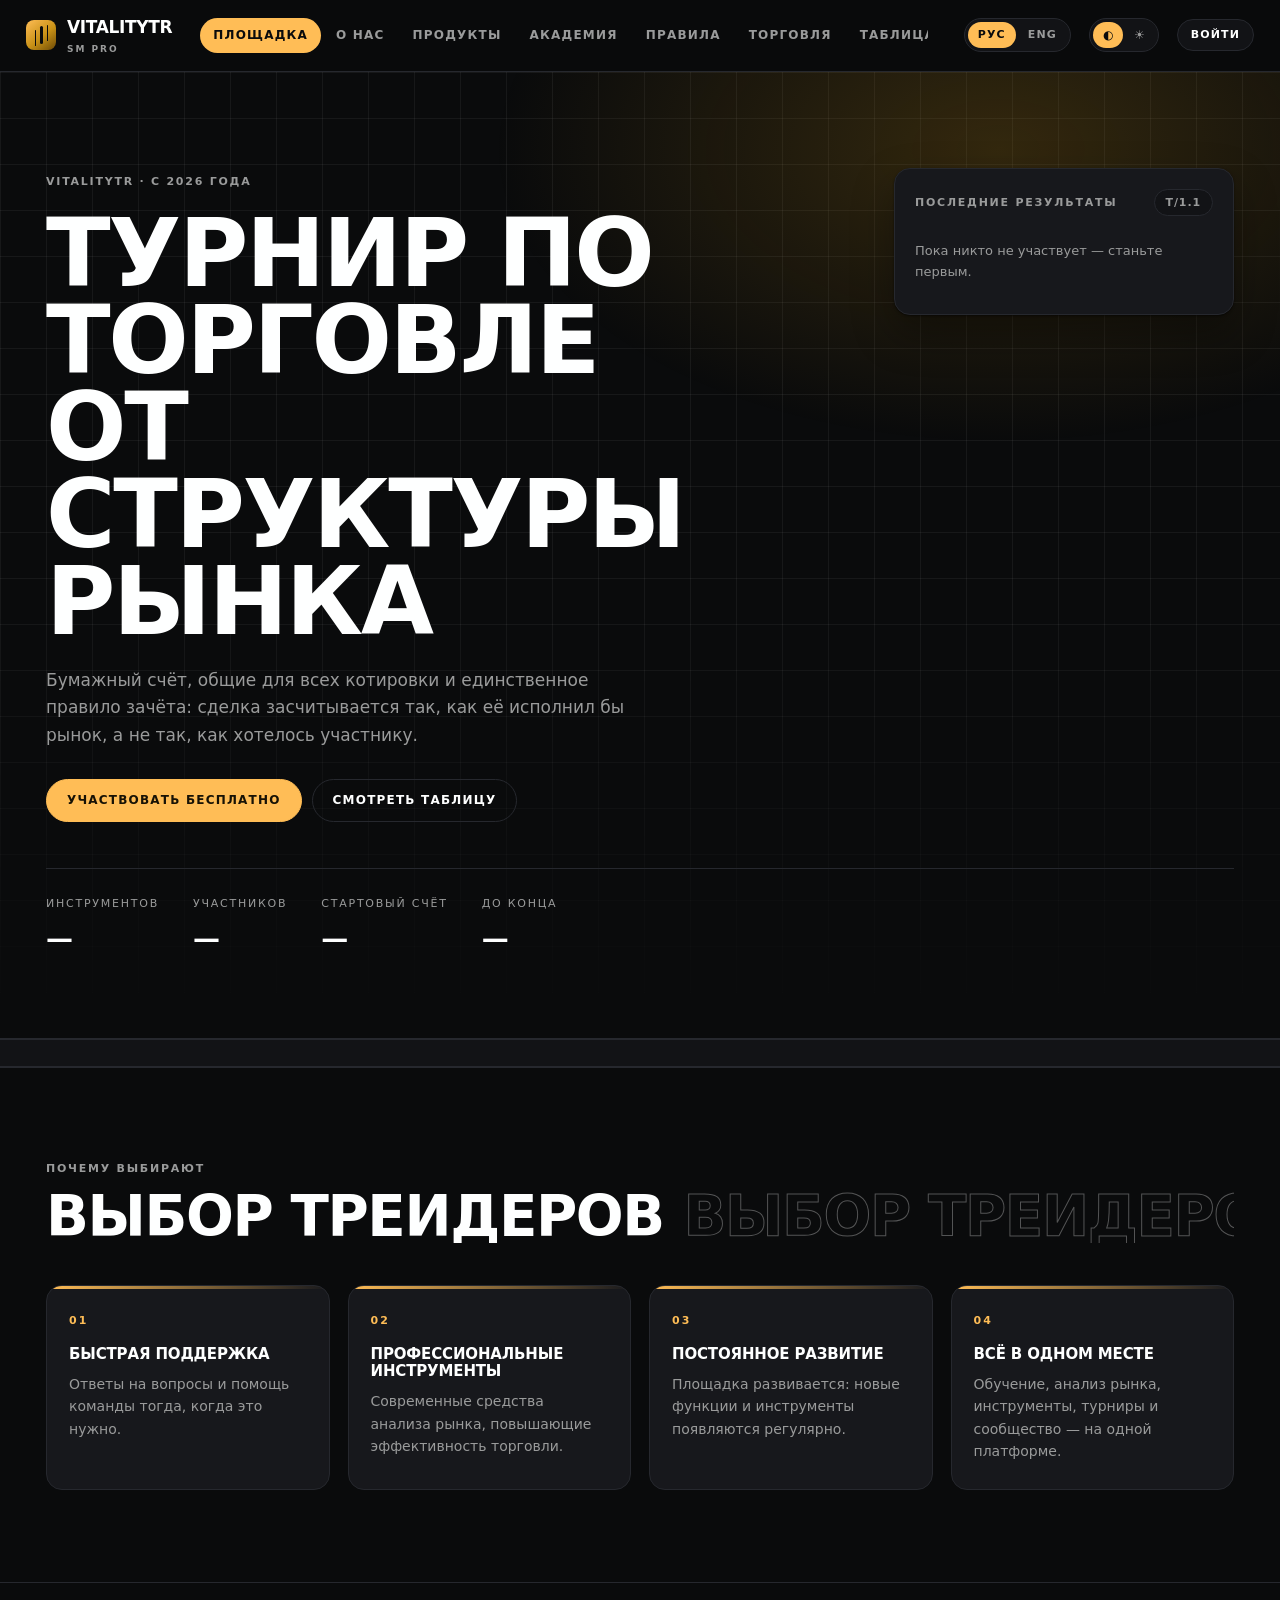
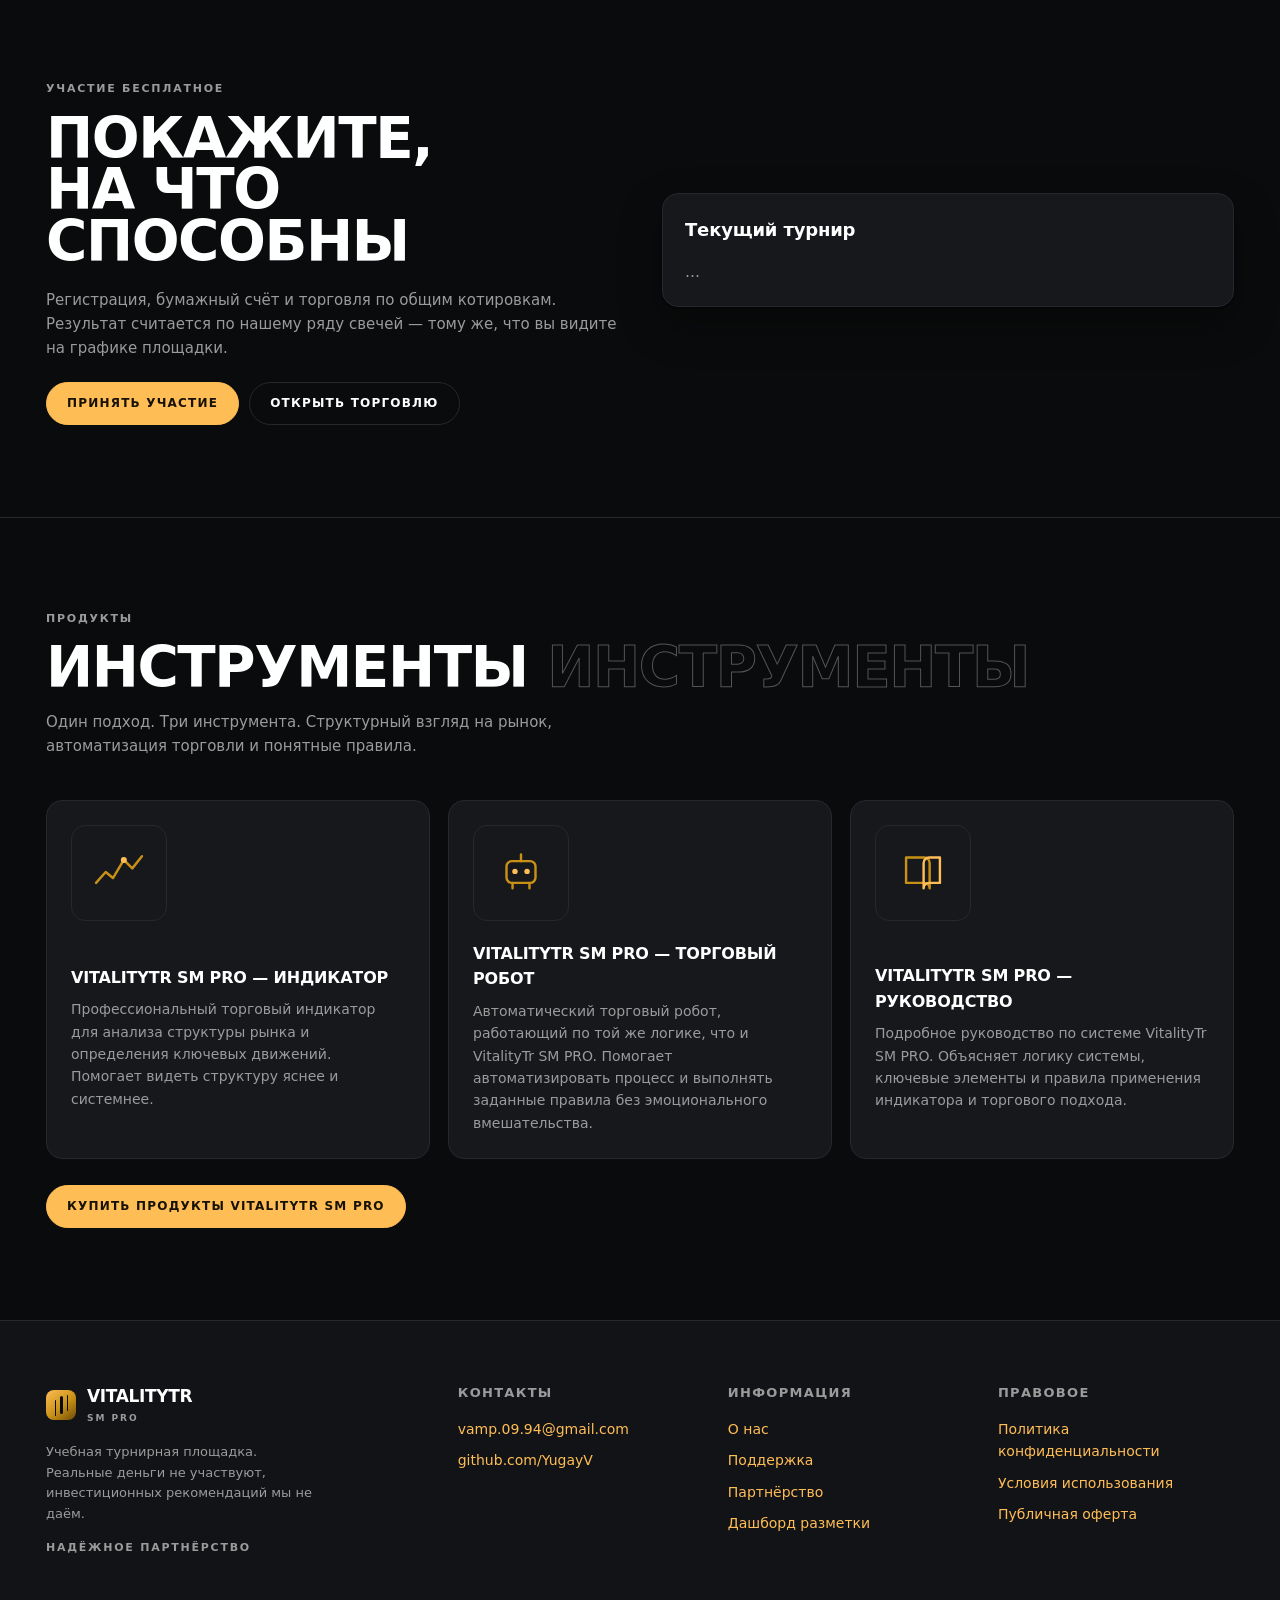
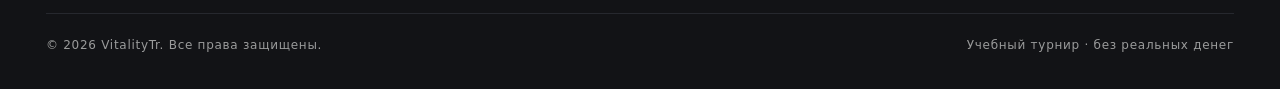
==== commit e4779fff: "Весь дизайн: разделы «О нас», «Продукты», «Академия», «Правила», два языка Доделаны разделы макета, " ====
--- a/site/index.html
+++ b/site/index.html
@@ -14,257 +14,346 @@
 <header class="top">
   <a class="brand" href="#" data-go="home">
     <span class="brand-mark"></span>
-    <span class="brand-name">VitalityTr<small>SM PRO</small></span>
+    <span class="brand-name">VitalityTr<small data-i18n="brand.sub">SM PRO</small></span>
   </a>
 
   <nav class="tabs" id="tabs">
-    <button data-tab="home" aria-selected="true">Площадка</button>
-    <button data-tab="arena">Торговля</button>
-    <button data-tab="board">Таблица</button>
-    <button data-tab="profile">Профиль</button>
+    <button data-tab="home"     data-i18n="nav.home"     aria-selected="true">Площадка</button>
+    <button data-tab="about"    data-i18n="nav.about">О нас</button>
+    <button data-tab="products" data-i18n="nav.products">Продукты</button>
+    <button data-tab="academy"  data-i18n="nav.academy">Академия</button>
+    <button data-tab="rules"    data-i18n="nav.rules">Правила</button>
+    <button data-tab="arena"    data-i18n="nav.arena">Торговля</button>
+    <button data-tab="board"    data-i18n="nav.board">Таблица</button>
   </nav>
 
   <span class="spacer"></span>
 
   <span class="pill" id="feedPill" hidden>поток: —</span>
 
+  <div class="lang-switch" role="group" aria-label="Язык">
+    <button data-lang="ru" aria-pressed="true">рус</button>
+    <button data-lang="en" aria-pressed="false">eng</button>
+  </div>
+
   <div class="theme-switch" role="group" aria-label="Тема оформления">
-    <button data-theme-set="night" aria-pressed="true" title="Ночь">◐</button>
-    <button data-theme-set="day" aria-pressed="false" title="День">☀</button>
-  </div>
-
-  <button class="btn sm" id="btnAuth">Войти</button>
+    <button data-theme-set="night" aria-pressed="true" data-i18n-title="nav.home">◐</button>
+    <button data-theme-set="day" aria-pressed="false">☀</button>
+  </div>
+
+  <button class="btn sm" id="btnAuth" data-i18n="nav.login">Войти</button>
 </header>
 
 <main>
 
-<!-- =================================================== ПЛОЩАДКА (главная) -->
+<!-- ==================================================== ГЛАВНАЯ (площадка) -->
 <section id="page-home">
 
   <div class="hero">
     <div class="wrap">
-      <div class="hero-copy">
-        <span class="label">VitalityTr · с 2026 года</span>
-        <h1 class="display xl" style="margin-top:18px">
-          Турнир по торговле<br>от структуры рынка
-        </h1>
-        <p class="lead">
-          Бумажный счёт, общие для всех котировки и единственное правило зачёта:
-          сделка засчитывается так, как её исполнил бы рынок, а не так, как
-          хотелось участнику.
-        </p>
-        <div class="btn-row">
-          <button class="btn primary" id="btnJoinHero">Участвовать бесплатно</button>
-          <button class="btn ghost" data-go="board">Смотреть таблицу</button>
-        </div>
-
-        <div class="hero-stats" id="heroStats">
-          <div><div class="k">Инструментов</div><div class="v" id="hsSymbols">—</div></div>
-          <div><div class="k">Участников</div><div class="v" id="hsPlayers">—</div></div>
-          <div><div class="k">Стартовый счёт</div><div class="v" id="hsBalance">—</div></div>
-          <div><div class="k">До конца</div><div class="v" id="hsLeft">—</div></div>
-        </div>
-      </div>
-    </div>
-  </div>
-
-  <div class="marquee">
-    <div class="marquee-track" id="ticker"></div>
-  </div>
-
-  <!-- ------------------------------------------------------ почему выбирают -->
+      <div class="hero-grid">
+        <div class="hero-copy">
+          <span class="label" data-i18n="hero.kicker">VitalityTr · с 2026 года</span>
+          <h1 class="display xl" data-i18n="hero.title" style="margin-top:18px">
+            Турнир по торговле<br>от структуры рынка
+          </h1>
+          <p class="lead" data-i18n="hero.lead">
+            Бумажный счёт, общие для всех котировки и единственное правило зачёта.
+          </p>
+          <div class="btn-row">
+            <button class="btn primary" id="btnJoinHero" data-i18n="hero.cta">Участвовать бесплатно</button>
+            <button class="btn ghost" data-go="board" data-i18n="hero.cta2">Смотреть таблицу</button>
+          </div>
+        </div>
+
+        <!-- «LATEST RESULTS» из макета — живая тройка лидеров -->
+        <aside class="results-card">
+          <div class="results-head">
+            <span class="label" data-i18n="hero.results">Последние результаты</span>
+            <span class="pill" id="resultsTag">T/1.1</span>
+          </div>
+          <ol class="results-list" id="heroResults">
+            <li class="muted small" data-i18n="hero.empty">Пока никто не участвует.</li>
+          </ol>
+        </aside>
+      </div>
+
+      <div class="hero-stats">
+        <div><div class="k" data-i18n="hero.k1">Инструментов</div><div class="v" id="hsSymbols">—</div></div>
+        <div><div class="k" data-i18n="hero.k2">Участников</div><div class="v" id="hsPlayers">—</div></div>
+        <div><div class="k" data-i18n="hero.k3">Стартовый счёт</div><div class="v" id="hsBalance">—</div></div>
+        <div><div class="k" data-i18n="hero.k4">До конца</div><div class="v" id="hsLeft">—</div></div>
+      </div>
+    </div>
+  </div>
+
+  <div class="marquee"><div class="marquee-track" id="ticker"></div></div>
+
+  <!-- --------------------------------------------------- почему выбирают -->
   <section class="band">
     <div class="wrap">
       <div class="band-head">
-        <span class="label">Почему выбирают</span>
+        <span class="label" data-i18n="why.label">Почему выбирают</span>
         <div class="dup display lg">
-          <span>Выбор трейдеров</span><span class="ghost" aria-hidden="true">Выбор трейдеров</span>
+          <span data-i18n="why.title">Выбор трейдеров</span>
+          <span class="ghost" aria-hidden="true" data-i18n="why.title">Выбор трейдеров</span>
         </div>
       </div>
 
       <div class="grid cols-4">
-        <div class="feature">
-          <span class="n">01</span>
-          <h4>Быстрая поддержка</h4>
-          <p>Ответы на вопросы и помощь команды тогда, когда это нужно.</p>
-        </div>
-        <div class="feature">
-          <span class="n">02</span>
-          <h4>Профессиональные инструменты</h4>
-          <p>Современные средства анализа рынка, повышающие эффективность торговли.</p>
-        </div>
-        <div class="feature">
-          <span class="n">03</span>
-          <h4>Постоянное развитие</h4>
-          <p>Площадка развивается: новые функции и инструменты появляются регулярно.</p>
-        </div>
-        <div class="feature">
-          <span class="n">04</span>
-          <h4>Всё в одном месте</h4>
-          <p>Обучение, анализ рынка, инструменты, турниры и сообщество — на одной платформе.</p>
-        </div>
+        <div class="feature"><span class="n">01</span>
+          <h4 data-i18n="why.1.h">Быстрая поддержка</h4>
+          <p data-i18n="why.1.p">—</p></div>
+        <div class="feature"><span class="n">02</span>
+          <h4 data-i18n="why.2.h">Профессиональные инструменты</h4>
+          <p data-i18n="why.2.p">—</p></div>
+        <div class="feature"><span class="n">03</span>
+          <h4 data-i18n="why.3.h">Постоянное развитие</h4>
+          <p data-i18n="why.3.p">—</p></div>
+        <div class="feature"><span class="n">04</span>
+          <h4 data-i18n="why.4.h">Всё в одном месте</h4>
+          <p data-i18n="why.4.p">—</p></div>
       </div>
     </div>
   </section>
 
-  <!-- ------------------------------------------------------------- турнир -->
+  <!-- ------------------------------------------------------------ участие -->
   <section class="band">
     <div class="wrap">
       <div class="grid cols-2" style="align-items:center;gap:44px">
         <div>
-          <span class="label">Участие бесплатное</span>
-          <h2 class="display lg" style="margin:14px 0 20px">Покажите,<br>на что способны</h2>
-          <p class="muted">
-            Регистрация, бумажный счёт и торговля по общим котировкам.
-            Результат считается по нашему ряду свечей — тому же, что вы видите
-            на графике площадки.
-          </p>
+          <span class="label" data-i18n="join.label">Участие бесплатное</span>
+          <h2 class="display lg" data-i18n="join.title" style="margin:14px 0 20px">Покажите,<br>на что способны</h2>
+          <p class="muted" data-i18n="join.p">—</p>
           <div class="btn-row" style="margin-top:22px">
-            <button class="btn primary" id="btnJoinBand">Принять участие</button>
-            <button class="btn ghost" data-go="arena">Открыть торговлю</button>
+            <button class="btn primary" id="btnJoinBand" data-i18n="join.cta">Принять участие</button>
+            <button class="btn ghost" data-go="arena" data-i18n="join.cta2">Открыть торговлю</button>
           </div>
         </div>
 
         <div class="card" id="tourCard">
-          <h2>Текущий турнир</h2>
-          <div id="tourInfo" class="muted">Загружаю…</div>
+          <h2 data-i18n="join.card">Текущий турнир</h2>
+          <div id="tourInfo" class="muted">…</div>
         </div>
       </div>
     </div>
   </section>
 
-  <!-- ------------------------------------------------------------ продукты -->
+  <!-- --------------------------------------------- продукты (краткий блок) -->
   <section class="band">
     <div class="wrap">
       <div class="band-head">
-        <span class="label">Продукты</span>
+        <span class="label" data-i18n="prod.label">Продукты</span>
         <div class="dup display lg">
-          <span>Инструменты</span><span class="ghost" aria-hidden="true">Инструменты</span>
-        </div>
-        <p class="muted" style="max-width:560px;margin-top:16px">
-          Один подход. Три инструмента. Структурный взгляд на рынок,
-          автоматизация торговли и понятные правила.
-        </p>
+          <span data-i18n="prod.title">Инструменты</span>
+          <span class="ghost" aria-hidden="true" data-i18n="prod.title">Инструменты</span>
+        </div>
+        <p class="muted" data-i18n="prod.lead" style="max-width:560px;margin-top:16px">—</p>
       </div>
 
       <div class="grid cols-3">
-        <div class="product" style="grid-template-columns:1fr">
-          <div class="art"><svg viewBox="0 0 96 96" width="96" height="96" aria-hidden="true">
-            <path d="M10 66 L26 48 L38 58 L56 28 L70 42 L86 22" fill="none"
-                  stroke="#c89116" stroke-width="3" stroke-linecap="round" stroke-linejoin="round"/>
-            <circle cx="56" cy="28" r="4" fill="#ffbd56"/>
-          </svg></div>
+        <div class="product stacked">
+          <div class="art" data-art="indicator"></div>
           <div>
-            <h4>Индикатор VitalityTr SM PRO</h4>
-            <p>Разметка структуры рынка и ключевых движений. Помогает видеть
-               структуру яснее и системнее.</p>
-          </div>
-        </div>
-
-        <div class="product" style="grid-template-columns:1fr">
-          <div class="art"><svg viewBox="0 0 96 96" width="96" height="96" aria-hidden="true">
-            <rect x="26" y="30" width="44" height="34" rx="8" fill="none" stroke="#c89116" stroke-width="3"/>
-            <circle cx="39" cy="46" r="4" fill="#ffbd56"/><circle cx="57" cy="46" r="4" fill="#ffbd56"/>
-            <path d="M48 30V20M36 64v8M60 64v8" stroke="#c89116" stroke-width="3" stroke-linecap="round"/>
-          </svg></div>
+            <h4 data-i18n="prod.ind.h">Индикатор</h4>
+            <p data-i18n="prod.ind.p">—</p>
+          </div>
+        </div>
+        <div class="product stacked">
+          <div class="art" data-art="robot"></div>
           <div>
-            <h4>Торговый робот</h4>
-            <p>Автоматическое исполнение по той же логике: правила выполняются
-               без эмоционального вмешательства.</p>
-          </div>
-        </div>
-
-        <div class="product" style="grid-template-columns:1fr">
-          <div class="art"><svg viewBox="0 0 96 96" width="96" height="96" aria-hidden="true">
-            <path d="M22 26h34a8 8 0 0 1 8 8v40a8 8 0 0 0-8-8H22z" fill="none" stroke="#c89116" stroke-width="3" stroke-linejoin="round"/>
-            <path d="M74 26H56a8 8 0 0 0-8 8v40a8 8 0 0 1 8-8h18z" fill="none" stroke="#ffbd56" stroke-width="3" stroke-linejoin="round"/>
-          </svg></div>
+            <h4 data-i18n="prod.bot.h">Робот</h4>
+            <p data-i18n="prod.bot.p">—</p>
+          </div>
+        </div>
+        <div class="product stacked">
+          <div class="art" data-art="manual"></div>
           <div>
-            <h4>Обучение и руководство</h4>
-            <p>Логика системы, ключевые элементы и правила применения —
-               в подробном руководстве.</p>
-          </div>
-        </div>
+            <h4 data-i18n="prod.man.h">Руководство</h4>
+            <p data-i18n="prod.man.p">—</p>
+          </div>
+        </div>
+      </div>
+
+      <div class="btn-row" style="margin-top:26px">
+        <button class="btn primary" data-go="products" data-i18n="prod.buy">Купить продукты</button>
       </div>
     </div>
   </section>
-
-  <!-- --------------------------------------------------------------- правила -->
+</section>
+
+<!-- ============================================================== О НАС -->
+<section id="page-about" hidden>
+  <div class="wrap" style="padding-top:52px;padding-bottom:20px">
+    <div class="band-head">
+      <span class="label" data-i18n="about.label">О нас</span>
+      <div class="dup display lg">
+        <span data-i18n="about.title">Кто мы</span>
+        <span class="ghost" aria-hidden="true" data-i18n="about.title">Кто мы</span>
+      </div>
+    </div>
+
+    <div class="grid cols-3">
+      <div class="feature"><span class="n">01</span>
+        <h4 data-i18n="about.who.h">Кто мы</h4><p data-i18n="about.who.p">—</p></div>
+      <div class="feature"><span class="n">02</span>
+        <h4 data-i18n="about.what.h">Что мы делаем</h4><p data-i18n="about.what.p">—</p></div>
+      <div class="feature"><span class="n">03</span>
+        <h4 data-i18n="about.mission.h">Наша задача</h4><p data-i18n="about.mission.p">—</p></div>
+    </div>
+  </div>
+
   <section class="band">
     <div class="wrap">
       <div class="band-head">
-        <span class="label">Правила турнира</span>
+        <span class="label" data-i18n="about.team.label">Команда</span>
         <div class="dup display lg">
-          <span>Как считается</span><span class="ghost" aria-hidden="true">Как считается</span>
-        </div>
-      </div>
-
-      <div class="alert" style="margin-bottom:22px">
-        <span class="tag">Внимание</span>
-        <p style="margin:0">
-          Перед участием обязательно ознакомьтесь с правилами: участие означает
-          согласие с ними. Турнир учебный, реальные деньги не участвуют.
-        </p>
-      </div>
-
-      <div class="grid cols-3">
-        <div class="feature">
-          <span class="n">Правило 01</span>
-          <h4>Нельзя играть в прошлое</h4>
-          <p>Отложенный ордер исполняется только свечами строго позже
-             размещения. Поставить лимитку по уже известному хаю не получится.</p>
-        </div>
-        <div class="feature">
-          <span class="n">Правило 02</span>
-          <h4>Отставший поток закрывает торговлю</h4>
-          <p>Если наш ряд котировок отстал от рынка, приём ордеров прекращается
-             сразу для всех — иначе вход по устаревшей цене был бы безрисковым.</p>
-        </div>
-        <div class="feature">
-          <span class="n">Правило 03</span>
-          <h4>Стоп важнее цели</h4>
-          <p>Если внутри одной свечи достижимы и стоп, и цель, засчитывается
-             стоп: порядок тиков внутри свечи неизвестен.</p>
-        </div>
-      </div>
-
-      <p class="muted small" style="margin-top:20px">
-        Дополнительно: стоп обязателен, объём считается из процента риска,
-        спред вычитается на входе и на выходе, действуют пределы на число
-        открытых сделок и висящих ордеров.
-      </p>
+          <span data-i18n="about.team.title">Команда</span>
+          <span class="ghost" aria-hidden="true" data-i18n="about.team.title">Команда</span>
+        </div>
+        <p class="muted" data-i18n="about.team.lead" style="margin-top:16px">—</p>
+      </div>
+
+      <div class="grid cols-4">
+        <div class="member">
+          <div class="avatar" data-initials="ВЮ"></div>
+          <div class="who">Vitaliy Yugay</div>
+          <div class="role">Автор системы и разметки</div>
+        </div>
+        <div class="member">
+          <div class="avatar" data-initials="ИН"></div>
+          <div class="who">Индикатор</div>
+          <div class="role">Разметка структуры</div>
+        </div>
+        <div class="member">
+          <div class="avatar" data-initials="РБ"></div>
+          <div class="who">Робот</div>
+          <div class="role">Исполнение правил</div>
+        </div>
+        <div class="member">
+          <div class="avatar" data-initials="АР"></div>
+          <div class="who">Арена</div>
+          <div class="role">Турниры и зачёт</div>
+        </div>
+      </div>
     </div>
   </section>
-
-  <!-- --------------------------------------------------------------- о нас -->
-  <section class="band">
-    <div class="wrap">
-      <div class="band-head">
-        <span class="label">О нас</span>
-        <div class="dup display lg">
-          <span>Кто мы</span><span class="ghost" aria-hidden="true">Кто мы</span>
-        </div>
-      </div>
-
-      <div class="grid cols-3">
-        <div class="card flat">
-          <h3>Кто мы</h3>
-          <p class="muted">VitalityTr SM PRO — торговые технологии: инструменты
-             анализа структуры рынка и практические решения для трейдеров.</p>
-        </div>
-        <div class="card flat">
-          <h3>Что делаем</h3>
-          <p class="muted">Разрабатываем индикаторы, аналитические инструменты и
-             обучающие материалы, помогающие торговать системно.</p>
-        </div>
-        <div class="card flat">
-          <h3>Наша задача</h3>
-          <p class="muted">Сделать профессиональный анализ рынка доступнее,
-             структурнее и понятнее.</p>
-        </div>
-      </div>
-    </div>
-  </section>
+</section>
+
+<!-- =========================================================== ПРОДУКТЫ -->
+<section id="page-products" hidden>
+  <div class="wrap" style="padding-top:52px;padding-bottom:20px">
+    <div class="band-head">
+      <span class="label" data-i18n="prod.label">Продукты</span>
+      <div class="dup display lg">
+        <span data-i18n="prod.title">Инструменты</span>
+        <span class="ghost" aria-hidden="true" data-i18n="prod.title">Инструменты</span>
+      </div>
+      <p class="muted" data-i18n="prod.full" style="max-width:620px;margin-top:16px">—</p>
+      <p class="muted" data-i18n="prod.develop" style="max-width:620px">—</p>
+    </div>
+
+    <div class="stack">
+      <article class="product wide">
+        <div class="art big" data-art="indicator"></div>
+        <div>
+          <span class="label" data-i18n="prod.ind.label">Индикатор</span>
+          <h4 class="display md" data-i18n="prod.ind.h" style="margin:10px 0 12px">—</h4>
+          <p data-i18n="prod.ind.p">—</p>
+        </div>
+      </article>
+
+      <article class="product wide">
+        <div class="art big" data-art="robot"></div>
+        <div>
+          <span class="label" data-i18n="prod.bot.label">Робот</span>
+          <h4 class="display md" data-i18n="prod.bot.h" style="margin:10px 0 12px">—</h4>
+          <p data-i18n="prod.bot.p">—</p>
+        </div>
+      </article>
+
+      <article class="product wide">
+        <div class="art big" data-art="manual"></div>
+        <div>
+          <span class="label" data-i18n="prod.man.label">Руководство</span>
+          <h4 class="display md" data-i18n="prod.man.h" style="margin:10px 0 12px">—</h4>
+          <p data-i18n="prod.man.p">—</p>
+        </div>
+      </article>
+    </div>
+
+    <div class="buy-strip">
+      <div>
+        <div class="dup display md">
+          <span data-i18n="prod.buy">Купить продукты VitalityTr SM PRO</span>
+        </div>
+      </div>
+      <a class="btn primary" href="mailto:vamp.09.94@gmail.com?subject=VitalityTr%20SM%20PRO">
+        vamp.09.94@gmail.com
+      </a>
+    </div>
+  </div>
+</section>
+
+<!-- =========================================================== АКАДЕМИЯ -->
+<section id="page-academy" hidden>
+  <div class="wrap" style="padding-top:52px;padding-bottom:60px">
+    <div class="band-head">
+      <span class="label" data-i18n="acad.label">Академия</span>
+      <div class="dup display lg">
+        <span data-i18n="acad.title">Обучение</span>
+        <span class="ghost" aria-hidden="true" data-i18n="acad.title">Обучение</span>
+      </div>
+    </div>
+
+    <div class="grid cols-3">
+      <div class="feature"><span class="n">01</span>
+        <h4 data-i18n="acad.1.h">Обучение</h4><p data-i18n="acad.1.p">—</p></div>
+      <div class="feature"><span class="n">02</span>
+        <h4 data-i18n="acad.2.h">Анализ и инструменты</h4><p data-i18n="acad.2.p">—</p></div>
+      <div class="feature"><span class="n">03</span>
+        <h4 data-i18n="acad.3.h">Турниры и сообщество</h4><p data-i18n="acad.3.p">—</p></div>
+    </div>
+
+    <div class="btn-row" style="margin-top:30px">
+      <button class="btn primary" data-go="arena" data-i18n="join.cta2">Открыть торговлю</button>
+      <button class="btn ghost" data-go="rules" data-i18n="nav.rules">Правила</button>
+    </div>
+  </div>
+</section>
+
+<!-- ============================================================ ПРАВИЛА -->
+<section id="page-rules" hidden>
+  <div class="wrap" style="padding-top:52px;padding-bottom:60px">
+    <div class="band-head">
+      <span class="label" data-i18n="rules.label">Правила турнира</span>
+      <div class="dup display lg">
+        <span data-i18n="rules.title">Как считается</span>
+        <span class="ghost" aria-hidden="true" data-i18n="rules.title">Как считается</span>
+      </div>
+    </div>
+
+    <div class="alert" style="margin-bottom:26px">
+      <span class="tag" data-i18n="rules.warn.tag">Внимание</span>
+      <p style="margin:0 0 16px" data-i18n="rules.warn.p">—</p>
+      <button class="btn sm" data-go="arena" data-i18n="rules.warn.cta">Ознакомиться</button>
+    </div>
+
+    <div class="grid cols-3">
+      <div class="feature">
+        <span class="n" data-i18n="rules.1.n">Правило 01</span>
+        <h4 data-i18n="rules.1.h">—</h4><p data-i18n="rules.1.p">—</p></div>
+      <div class="feature">
+        <span class="n" data-i18n="rules.2.n">Правило 02</span>
+        <h4 data-i18n="rules.2.h">—</h4><p data-i18n="rules.2.p">—</p></div>
+      <div class="feature">
+        <span class="n" data-i18n="rules.3.n">Правило 03</span>
+        <h4 data-i18n="rules.3.h">—</h4><p data-i18n="rules.3.p">—</p></div>
+    </div>
+
+    <p class="muted small" data-i18n="rules.more" style="margin-top:20px">—</p>
+    <p class="warn small" data-i18n="rules.disclaimer" style="margin-top:6px">—</p>
+  </div>
 </section>
 
 <!-- =========================================================== ТОРГОВЛЯ -->
@@ -293,21 +382,19 @@
             <div class="crosshair-box" id="tip" hidden></div>
           </div>
 
-          <p class="small muted" style="margin:12px 0 0">
-            Это ряд котировок площадки — именно по нему исполняются ордера.
-          </p>
+          <p class="small muted" data-i18n="arena.chartNote" style="margin:12px 0 0">—</p>
         </div>
 
         <div class="card">
-          <h2>Мои сделки</h2>
+          <h2 data-i18n="arena.myTrades">Мои сделки</h2>
           <div id="tradesBox" class="muted small">—</div>
         </div>
 
         <div class="card">
-          <h2>График TradingView</h2>
-          <p class="small muted">Для визуальной сверки. Зачёт считается не по нему.</p>
+          <h2 data-i18n="arena.tv">График TradingView</h2>
+          <p class="small muted" data-i18n="arena.tvNote">—</p>
           <div class="btn-row" style="margin-bottom:14px">
-            <button class="btn sm" id="btnTv">Загрузить виджет</button>
+            <button class="btn sm" id="btnTv" data-i18n="arena.tvLoad">Загрузить виджет</button>
           </div>
           <div id="tvHost" style="height:460px;border-radius:12px;overflow:hidden;background:var(--ink-2)"></div>
         </div>
@@ -315,76 +402,74 @@
 
       <div>
         <div class="card">
-          <h2>Счёт</h2>
+          <h2 data-i18n="arena.account">Счёт</h2>
           <div class="stats">
-            <div class="stat"><div class="k">Баланс</div><div class="v" id="stBalance">—</div></div>
-            <div class="stat"><div class="k">Средства</div><div class="v" id="stEquity">—</div></div>
-            <div class="stat"><div class="k">Сделок</div><div class="v" id="stTrades">—</div></div>
-            <div class="stat"><div class="k">Просадка</div><div class="v" id="stDd">—</div></div>
+            <div class="stat"><div class="k" data-i18n="arena.balance">Баланс</div><div class="v" id="stBalance">—</div></div>
+            <div class="stat"><div class="k" data-i18n="arena.equity">Средства</div><div class="v" id="stEquity">—</div></div>
+            <div class="stat"><div class="k" data-i18n="arena.trades">Сделок</div><div class="v" id="stTrades">—</div></div>
+            <div class="stat"><div class="k" data-i18n="arena.dd">Просадка</div><div class="v" id="stDd">—</div></div>
           </div>
         </div>
 
         <div class="card">
-          <h2>Новая сделка</h2>
+          <h2 data-i18n="arena.newTrade">Новая сделка</h2>
           <div id="tradeGate" class="note warn" hidden></div>
 
           <div id="tradeForm">
             <div class="row">
               <div class="field">
-                <label for="side">Направление</label>
+                <label for="side" data-i18n="arena.side">Направление</label>
                 <select id="side">
-                  <option value="buy">Покупка</option>
-                  <option value="sell">Продажа</option>
+                  <option value="buy" data-i18n="arena.buy">Покупка</option>
+                  <option value="sell" data-i18n="arena.sell">Продажа</option>
                 </select>
               </div>
               <div class="field">
-                <label for="kind">Тип</label>
+                <label for="kind" data-i18n="arena.kind">Тип</label>
                 <select id="kind">
-                  <option value="market">По рынку</option>
-                  <option value="limit">Лимитный</option>
+                  <option value="market" data-i18n="arena.market">По рынку</option>
+                  <option value="limit" data-i18n="arena.limit">Лимитный</option>
                 </select>
               </div>
             </div>
 
             <div class="field" id="limitField" hidden>
-              <label for="limitPrice">Цена лимитки</label>
+              <label for="limitPrice" data-i18n="arena.limitPrice">Цена лимитки</label>
               <input type="number" id="limitPrice" step="any" placeholder="—">
             </div>
 
             <div class="row" style="margin-top:14px">
               <div class="field">
-                <label for="sl">Стоп — обязателен</label>
+                <label for="sl" data-i18n="arena.sl">Стоп — обязателен</label>
                 <input type="number" id="sl" step="any" placeholder="—">
               </div>
               <div class="field">
-                <label for="tp">Цель</label>
+                <label for="tp" data-i18n="arena.tp">Цель</label>
                 <input type="number" id="tp" step="any" placeholder="—">
               </div>
             </div>
 
             <div class="field" style="margin-top:14px">
-              <label for="riskPct">Риск на сделку, % депозита</label>
+              <label for="riskPct" data-i18n="arena.risk">Риск на сделку</label>
               <input type="number" id="riskPct" value="1" min="0.01" step="0.1">
             </div>
 
-            <div class="note small" id="tradePreview" style="margin:14px 0">
-              Заполните стоп, чтобы увидеть объём и R:R.
-            </div>
+            <div class="note small" id="tradePreview" data-i18n="arena.preview" style="margin:14px 0">—</div>
 
             <div class="btn-row">
-              <button class="btn buy wide" id="btnSend">Отправить</button>
+              <button class="btn buy wide" id="btnSend" data-i18n="arena.send">Отправить</button>
             </div>
             <div id="tradeMsg" class="note small" style="margin-top:12px" hidden></div>
           </div>
         </div>
 
         <div class="card">
-          <h2>Подсказка</h2>
+          <h2 data-i18n="arena.hint">Подсказка</h2>
           <div class="btn-row">
-            <button class="btn wide" id="btnRules">Разбор по правилам</button>
+            <button class="btn wide" id="btnRules" data-i18n="arena.hintRules">Разбор по правилам</button>
           </div>
           <div class="btn-row" style="margin-top:10px">
-            <button class="btn wide" id="btnModel">Спросить модель</button>
+            <button class="btn wide" id="btnModel" data-i18n="arena.hintModel">Спросить модель</button>
           </div>
           <p class="small muted" id="quotaLine" style="margin:10px 0 0">—</p>
           <div id="hintBox" style="margin-top:14px"></div>
@@ -399,9 +484,10 @@
 <section id="page-board" hidden>
   <div class="wrap" style="padding-top:36px;padding-bottom:60px">
     <div class="band-head">
-      <span class="label">Результаты</span>
+      <span class="label" data-i18n="board.label">Результаты</span>
       <div class="dup display lg">
-        <span>Таблица</span><span class="ghost" aria-hidden="true">Таблица</span>
+        <span data-i18n="board.title">Таблица</span>
+        <span class="ghost" aria-hidden="true" data-i18n="board.title">Таблица</span>
       </div>
     </div>
     <div class="card">
@@ -409,15 +495,15 @@
         <table id="boardTable">
           <thead>
             <tr>
-              <th style="width:52px">#</th>
-              <th>Участник</th>
-              <th class="num">Средства</th>
-              <th class="num">Доход</th>
-              <th class="num">Просадка</th>
-              <th class="num">Сделок</th>
+              <th style="width:52px" data-i18n="board.place">#</th>
+              <th data-i18n="board.player">Участник</th>
+              <th class="num" data-i18n="board.equity">Средства</th>
+              <th class="num" data-i18n="board.return">Доход</th>
+              <th class="num" data-i18n="board.dd">Просадка</th>
+              <th class="num" data-i18n="board.trades">Сделок</th>
             </tr>
           </thead>
-          <tbody><tr><td colspan="6" class="muted">Загружаю…</td></tr></tbody>
+          <tbody><tr><td colspan="6" class="muted">…</td></tr></tbody>
         </table>
       </div>
     </div>
@@ -429,31 +515,32 @@
   <div class="wrap" style="padding-top:36px;padding-bottom:60px">
     <div class="grid cols-2">
       <div class="card" id="profileCard">
-        <h2>Профиль</h2>
-        <div id="profileBox" class="muted">Загружаю…</div>
+        <h2 data-i18n="profile.title">Профиль</h2>
+        <div id="profileBox" class="muted">…</div>
       </div>
 
       <div class="card" id="authCard">
-        <h2 id="authTitle">Вход</h2>
+        <h2 id="authTitle" data-i18n="auth.login">Вход</h2>
 
         <div class="field" id="emailField" hidden>
-          <label for="regEmail">Почта</label>
+          <label for="regEmail" data-i18n="auth.email">Почта</label>
           <input type="email" id="regEmail" autocomplete="email" placeholder="you@example.com">
         </div>
 
         <div class="field">
-          <label for="loginField" id="loginLabel">Почта или имя</label>
+          <label for="loginField" id="loginLabel" data-i18n="auth.loginField">Почта или имя</label>
           <input type="text" id="loginField" autocomplete="username" placeholder="—">
         </div>
 
         <div class="field">
-          <label for="passField">Пароль</label>
-          <input type="password" id="passField" autocomplete="current-password" placeholder="минимум 8 символов">
+          <label for="passField" data-i18n="auth.pass">Пароль</label>
+          <input type="password" id="passField" autocomplete="current-password"
+                 data-i18n-ph="auth.passHint" placeholder="минимум 8 символов">
         </div>
 
         <div class="btn-row" style="margin-top:16px">
-          <button class="btn primary" id="btnSubmitAuth">Войти</button>
-          <button class="btn ghost" id="btnToggleAuth">Я новый участник</button>
+          <button class="btn primary" id="btnSubmitAuth" data-i18n="auth.submitLogin">Войти</button>
+          <button class="btn ghost" id="btnToggleAuth" data-i18n="auth.toReg">Я новый участник</button>
         </div>
 
         <div id="authMsg" class="note small" style="margin-top:14px" hidden></div>
@@ -461,14 +548,19 @@
     </div>
 
     <div class="card">
-      <h2>История сделок</h2>
+      <h2 data-i18n="profile.history">История сделок</h2>
       <div class="table-wrap">
         <table id="historyTable">
           <thead>
             <tr>
-              <th>Открыта</th><th>Инструмент</th><th>Сторона</th>
-              <th class="num">Вход</th><th class="num">Выход</th>
-              <th>Причина</th><th class="num">Результат</th><th class="num">R</th>
+              <th data-i18n="th.opened">Открыта</th>
+              <th data-i18n="th.symbol">Инструмент</th>
+              <th data-i18n="th.side">Сторона</th>
+              <th class="num" data-i18n="th.entry">Вход</th>
+              <th class="num" data-i18n="th.exit">Выход</th>
+              <th data-i18n="th.reason">Причина</th>
+              <th class="num" data-i18n="th.pnl">Результат</th>
+              <th class="num" data-i18n="th.r">R</th>
             </tr>
           </thead>
           <tbody><tr><td colspan="8" class="muted">—</td></tr></tbody>
@@ -486,16 +578,14 @@
       <div>
         <a class="brand" href="#" data-go="home">
           <span class="brand-mark"></span>
-          <span class="brand-name">VitalityTr<small>SM PRO</small></span>
+          <span class="brand-name">VitalityTr<small data-i18n="brand.sub">SM PRO</small></span>
         </a>
-        <p class="muted small" style="margin-top:16px;max-width:280px">
-          Учебная турнирная площадка. Реальные деньги не участвуют,
-          инвестиционных рекомендаций мы не даём.
-        </p>
+        <p class="muted small" data-i18n="foot.tagline" style="margin-top:16px;max-width:280px">—</p>
+        <p class="label" data-i18n="foot.partner" style="margin-top:14px">Надёжное партнёрство</p>
       </div>
 
       <div>
-        <h3>Контакты</h3>
+        <h3 data-i18n="foot.contacts">Контакты</h3>
         <ul class="foot-list">
           <li><a href="mailto:vamp.09.94@gmail.com">vamp.09.94@gmail.com</a></li>
           <li><a href="https://github.com/YugayV" target="_blank" rel="noopener">github.com/YugayV</a></li>
@@ -503,32 +593,33 @@
       </div>
 
       <div>
-        <h3>Разделы</h3>
+        <h3 data-i18n="foot.info">Информация</h3>
         <ul class="foot-list">
-          <li><a href="#" data-go="home">Площадка</a></li>
-          <li><a href="#" data-go="arena">Торговля</a></li>
-          <li><a href="#" data-go="board">Таблица</a></li>
-          <li><a href="/dashboard/">Дашборд разметки</a></li>
+          <li><a href="#" data-go="about" data-i18n="foot.info.about">О нас</a></li>
+          <li><a href="#" data-go="academy" data-i18n="foot.info.support">Поддержка</a></li>
+          <li><a href="mailto:vamp.09.94@gmail.com" data-i18n="foot.info.partners">Партнёрство</a></li>
+          <li><a href="/dashboard/" data-i18n="foot.dashboard">Дашборд разметки</a></li>
         </ul>
       </div>
 
       <div>
-        <h3>Инструменты</h3>
+        <h3 data-i18n="foot.legal">Правовое</h3>
         <ul class="foot-list">
-          <li>Индикатор VitalityTr SM PRO</li>
-          <li>Торговый робот</li>
-          <li>Руководство</li>
+          <li><a href="#" data-go="rules" data-i18n="foot.legal.privacy">Политика конфиденциальности</a></li>
+          <li><a href="#" data-go="rules" data-i18n="foot.legal.terms">Условия использования</a></li>
+          <li><a href="#" data-go="rules" data-i18n="foot.legal.offer">Публичная оферта</a></li>
         </ul>
       </div>
     </div>
 
     <div class="foot-bottom">
-      <span>© 2026 VitalityTr · Vitaliy Yugay</span>
-      <span>Учебный турнир · без реальных денег</span>
+      <span data-i18n="foot.rights">© 2026 VitalityTr</span>
+      <span data-i18n="foot.note">Учебный турнир · без реальных денег</span>
     </div>
   </div>
 </footer>
 
+<script src="i18n.js"></script>
 <script src="chart.js"></script>
 <script src="app.js"></script>
 </body>
--- a/site/styles.css
+++ b/site/styles.css
@@ -121,7 +121,7 @@
  * макета. Копия скрыта от чтения с экрана: для программ это одно слово.
  */
 .dup { display: flex; align-items: baseline; gap: .35em;
-       flex-wrap: nowrap; overflow: hidden; }
+       flex-wrap: nowrap; overflow: hidden; min-width: 0; max-width: 100%; }
 .dup > * { flex: 0 0 auto; white-space: nowrap; }
 .dup .ghost {
   color: transparent;
@@ -166,8 +166,14 @@
   font-weight: 700; margin-top: 1px;
 }
 
-nav.tabs { display: flex; gap: 2px; margin-left: 10px; }
+/* min-width:0 обязателен: у flex-элемента он по умолчанию auto, поэтому
+ * семь кнопок навигации распирали шапку на всю их суммарную ширину и
+ * страница уезжала горизонтально на любом экране уже, чем ~1100px. */
+nav.tabs { display: flex; gap: 2px; margin-left: 10px;
+  min-width: 0; overflow-x: auto; scrollbar-width: none; }
+nav.tabs::-webkit-scrollbar { display: none; }
 nav.tabs button {
+  flex: 0 0 auto;
   border: 0; background: transparent; color: var(--muted);
   padding: 8px 13px; border-radius: 999px; cursor: pointer;
   font: inherit; font-size: 12px; font-weight: 700;
@@ -230,13 +236,23 @@
   .arena { grid-template-columns: 1fr; }
   .cols-4 { grid-template-columns: 1fr 1fr; }
 }
+@media (max-width: 1100px) {
+  header.top { flex-wrap: wrap; gap: 10px; padding: 12px 18px; }
+  nav.tabs { order: 3; width: 100%; margin-left: 0; }
+}
 @media (max-width: 760px) {
   .cols-2, .cols-3, .cols-4 { grid-template-columns: 1fr; }
   section.band { padding: 60px 0; }
-  header.top { flex-wrap: wrap; gap: 10px; padding: 12px 16px; }
-  nav.tabs { order: 3; width: 100%; overflow-x: auto; }
+  header.top { padding: 12px 16px; }
   .wrap { padding: 0 16px; }
-}
+  .buy-strip { padding: 22px; }
+  .hero { padding: 64px 0 54px; }
+}
+
+/* Тот же min-width:0: без него карточка с прокручиваемой лентой
+ * инструментов внутри растягивалась до суммарной ширины кнопок. */
+.card { min-width: 0; }
+.grid > * { min-width: 0; }
 
 .card {
   background: var(--card);
@@ -294,6 +310,44 @@
 @keyframes slide { to { transform: translateX(-50%); } }
 @media (prefers-reduced-motion: reduce) { .marquee-track { animation: none; } }
 
+/* герой делится надвое: текст и карточка результатов из макета */
+.hero-grid { display: grid; grid-template-columns: minmax(0,1fr) 340px; gap: 40px; align-items: start; }
+@media (max-width: 1000px) { .hero-grid { grid-template-columns: 1fr; } }
+
+.results-card {
+  background: var(--card); border: 1px solid var(--line); border-radius: 16px;
+  padding: 20px; box-shadow: var(--shadow);
+}
+.results-head { display: flex; align-items: center; justify-content: space-between;
+  gap: 10px; margin-bottom: 14px; }
+.results-list { list-style: none; margin: 0; padding: 0; counter-reset: place; }
+.results-list li {
+  display: flex; align-items: center; gap: 12px;
+  padding: 11px 0; border-bottom: 1px solid var(--line);
+}
+.results-list li:last-child { border-bottom: 0; }
+.results-list .place {
+  width: 26px; height: 26px; flex: 0 0 26px; border-radius: 8px;
+  display: flex; align-items: center; justify-content: center;
+  background: var(--ink-2); font-size: 12px; font-weight: 900;
+}
+.results-list li:first-child .place { background: var(--gold-hi); color: var(--ink); }
+.results-list .who { flex: 1; font-weight: 700; font-size: 14px;
+  overflow: hidden; text-overflow: ellipsis; white-space: nowrap; }
+.results-list .val { font-size: 13px; font-weight: 800;
+  font-family: ui-monospace, Menlo, monospace; }
+
+/* --------------------------------------------------------- переключатель языка */
+
+.lang-switch { display: flex; gap: 2px; padding: 3px; background: var(--ink-2);
+  border: 1px solid var(--line); border-radius: 999px; }
+.lang-switch button {
+  border: 0; background: transparent; color: var(--muted); cursor: pointer;
+  padding: 4px 10px; border-radius: 999px; font: inherit; font-size: 11px;
+  font-weight: 800; text-transform: uppercase; letter-spacing: .1em;
+}
+.lang-switch button[aria-pressed="true"] { background: var(--gold-hi); color: var(--ink); }
+
 /* ------------------------------------------------------------- карточки-фичи */
 
 .feature { position: relative; padding: 26px 22px; border: 1px solid var(--line);
@@ -324,6 +378,57 @@
   text-transform: uppercase; letter-spacing: -.01em; }
 .product p { color: var(--muted); font-size: 14px; margin: 0; }
 @media (max-width: 560px) { .product { grid-template-columns: 1fr; } }
+
+.product.stacked { grid-template-columns: 1fr; }
+.product.wide { grid-template-columns: 148px 1fr; gap: 26px; align-items: start; }
+.product .art.big { width: 148px; height: 148px; }
+@media (max-width: 700px) { .product.wide { grid-template-columns: 1fr; } }
+
+.stack { display: grid; gap: 18px; }
+
+/* Рисунки продуктов — фоном, а не отдельными файлами: макет ссылается на
+ * картинки Canva, а любая внешняя картинка это ещё один запрос, который
+ * может не дойти. */
+.art[data-art] { background-repeat: no-repeat; background-position: center;
+  background-size: 62%; }
+.art[data-art="indicator"] {
+  background-image: url("data:image/svg+xml,%3Csvg xmlns='http://www.w3.org/2000/svg' viewBox='0 0 96 96'%3E%3Cpath d='M10 66L26 48l12 10 18-30 14 14 16-20' fill='none' stroke='%23c89116' stroke-width='4' stroke-linecap='round' stroke-linejoin='round'/%3E%3Ccircle cx='56' cy='28' r='5' fill='%23ffbd56'/%3E%3C/svg%3E");
+}
+.art[data-art="robot"] {
+  background-image: url("data:image/svg+xml,%3Csvg xmlns='http://www.w3.org/2000/svg' viewBox='0 0 96 96'%3E%3Crect x='24' y='30' width='48' height='36' rx='9' fill='none' stroke='%23c89116' stroke-width='4'/%3E%3Ccircle cx='38' cy='47' r='4.5' fill='%23ffbd56'/%3E%3Ccircle cx='58' cy='47' r='4.5' fill='%23ffbd56'/%3E%3Cpath d='M48 30V19M34 66v9M62 66v9' stroke='%23c89116' stroke-width='4' stroke-linecap='round'/%3E%3C/svg%3E");
+}
+.art[data-art="manual"] {
+  background-image: url("data:image/svg+xml,%3Csvg xmlns='http://www.w3.org/2000/svg' viewBox='0 0 96 96'%3E%3Cpath d='M20 24h30a9 9 0 0 1 9 9v42a9 9 0 0 0-9-9H20z' fill='none' stroke='%23c89116' stroke-width='4' stroke-linejoin='round'/%3E%3Cpath d='M76 24H58a9 9 0 0 0-9 9v42a9 9 0 0 1 9-9h18z' fill='none' stroke='%23ffbd56' stroke-width='4' stroke-linejoin='round'/%3E%3C/svg%3E");
+}
+
+/* полоса покупки */
+/* та же ловушка min-width:auto, что и в шапке: длинный заголовок внутри
+ * распирал полосу и уводил страницу вбок на узком экране */
+.buy-strip > * { min-width: 0; }
+.buy-strip {
+  margin-top: 34px; padding: 30px; border-radius: 18px;
+  border: 1px solid color-mix(in srgb, var(--gold) 45%, var(--line));
+  background: linear-gradient(120deg,
+      color-mix(in srgb, var(--gold) 16%, var(--card)), var(--card) 65%);
+  display: flex; align-items: center; justify-content: space-between;
+  gap: 20px; flex-wrap: wrap;
+}
+
+/* --------------------------------------------------------------- команда */
+
+.member { text-align: center; padding: 22px 14px; border: 1px solid var(--line);
+  border-radius: 16px; background: var(--card); }
+.member .avatar {
+  width: 72px; height: 72px; margin: 0 auto 14px; border-radius: 50%;
+  display: flex; align-items: center; justify-content: center;
+  background: linear-gradient(140deg, var(--gold-hi), var(--gold) 60%, #6d4a06);
+  color: #171205; font-weight: 900; font-size: 22px; letter-spacing: -.02em;
+}
+/* инициалы вместо фотографий: снимков команды у нас нет, а серый прямоугольник
+ * на их месте выглядел бы как незагрузившаяся картинка */
+.member .avatar::before { content: attr(data-initials); }
+.member .who { font-weight: 800; font-size: 14px; }
+.member .role { font-size: 12px; color: var(--muted); margin-top: 4px; }
 
 /* предупреждение из макета */
 .alert {
@@ -383,7 +488,8 @@
 
 /* ------------------------------------------------------------------ график */
 
-.instrument-bar { display: flex; gap: 8px; overflow-x: auto; padding-bottom: 14px; }
+.instrument-bar { display: flex; gap: 8px; overflow-x: auto; padding-bottom: 14px;
+  min-width: 0; scrollbar-width: thin; }
 .instrument-bar button {
   flex: 0 0 auto; display: flex; flex-direction: column; align-items: flex-start;
   gap: 3px; padding: 9px 14px; border-radius: 12px; cursor: pointer;
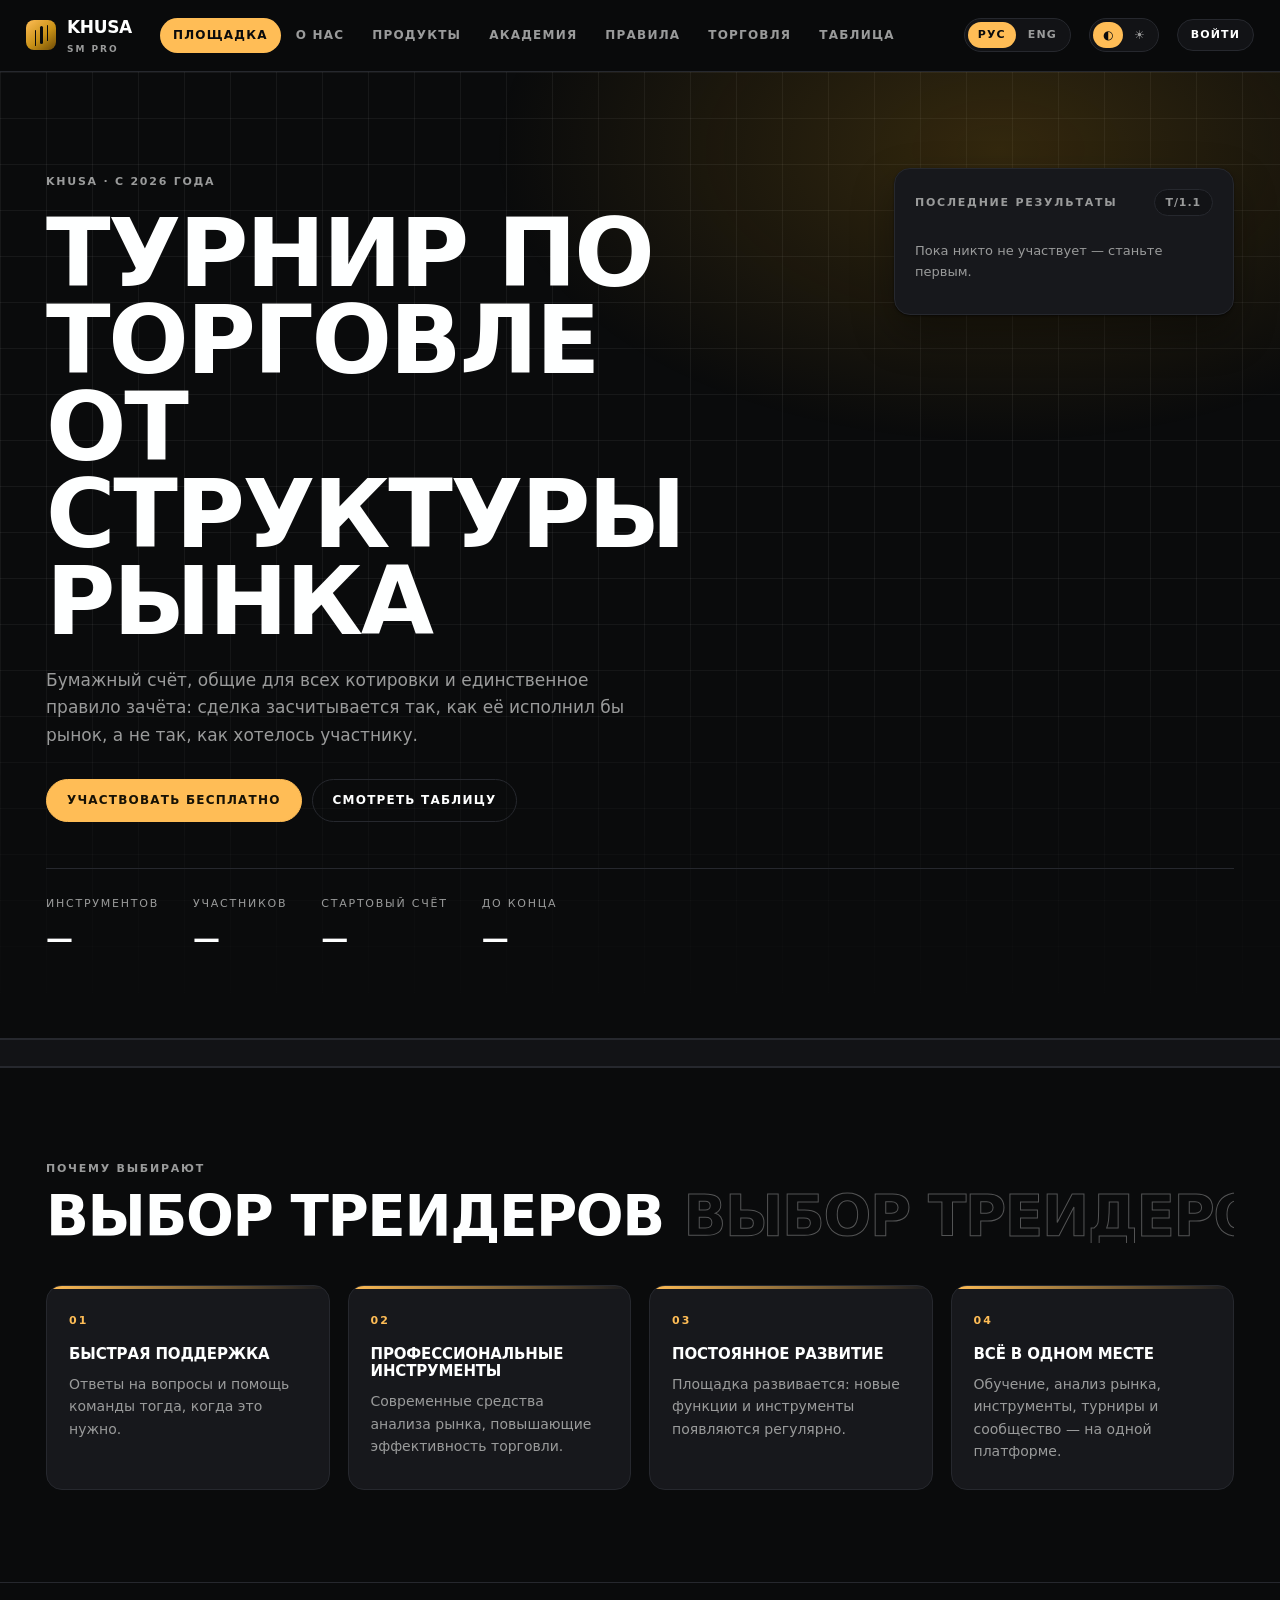
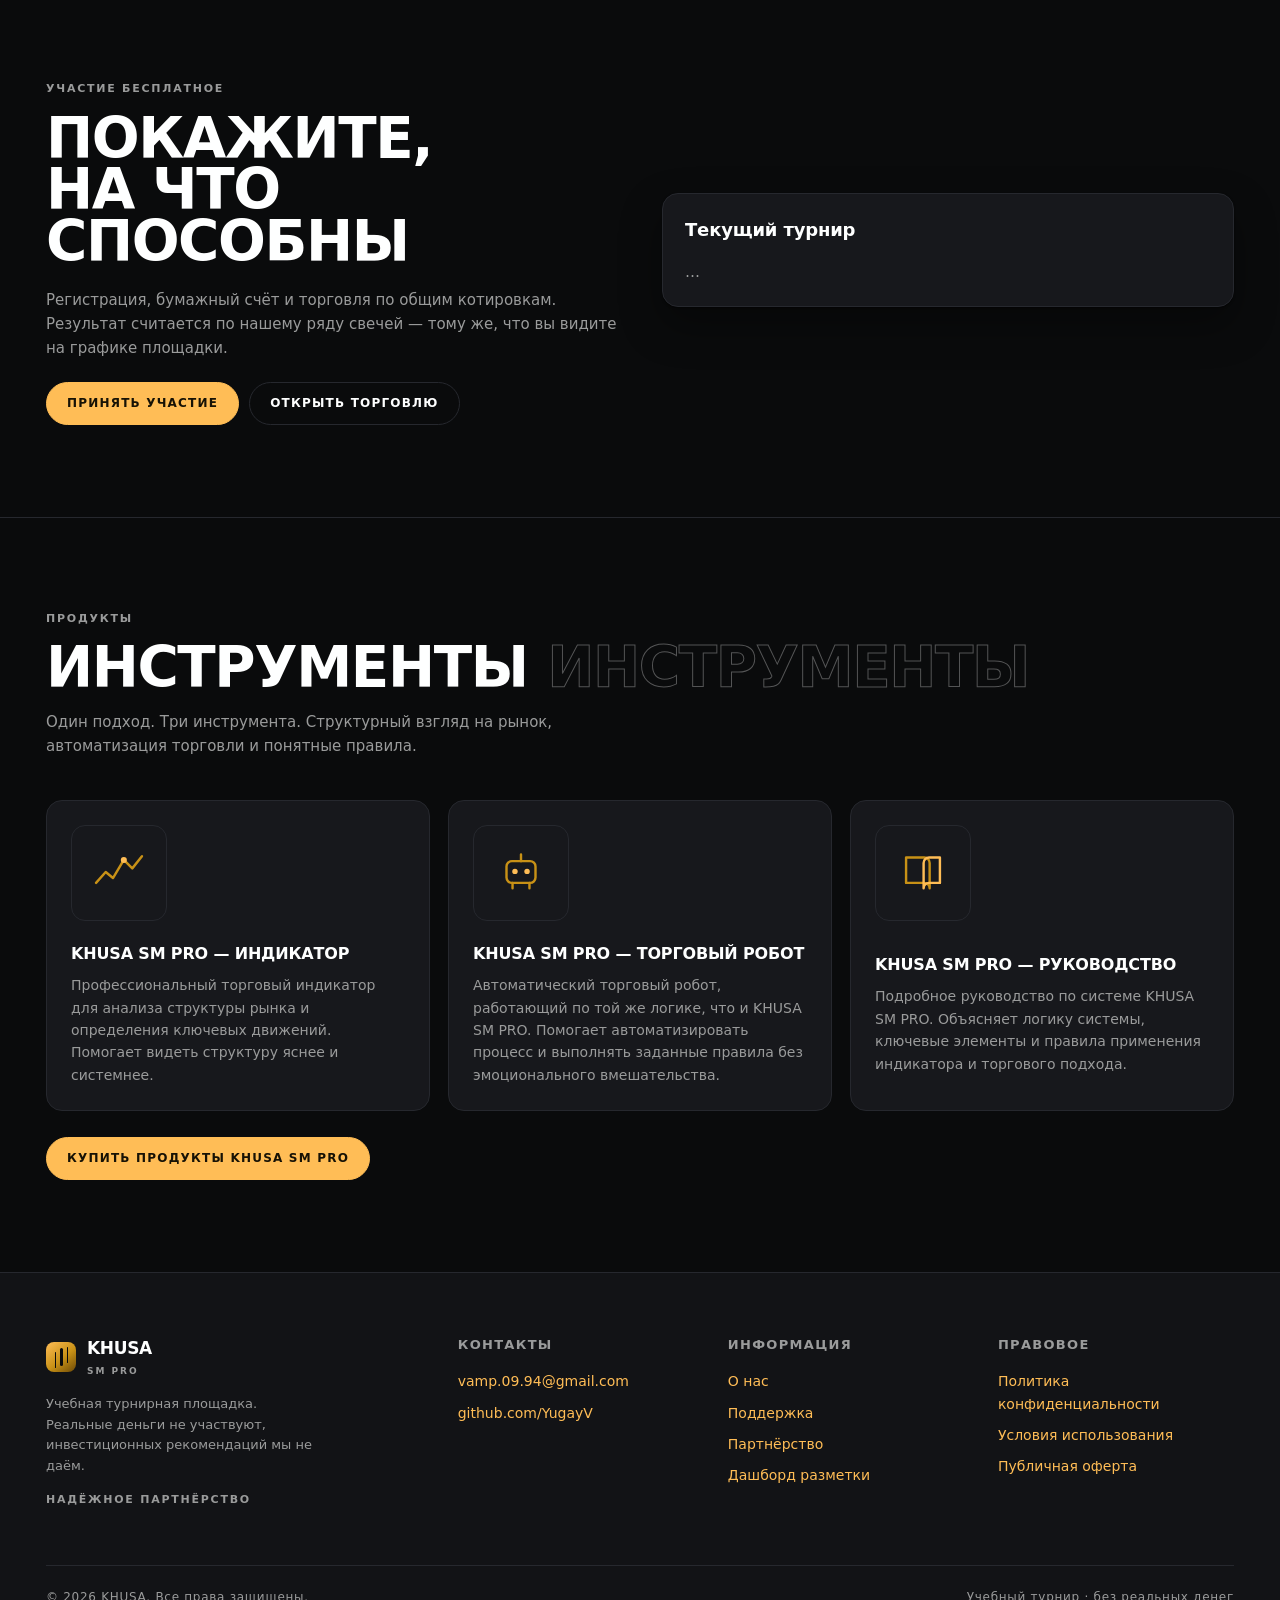
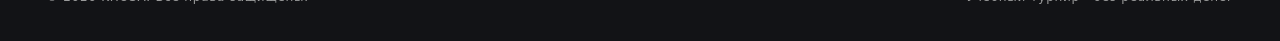
==== commit 75fc2f03: "Бренд возвращён к KHUSA По вашему указанию имя продукта снова KHUSA — как в макете. Замена сквозная," ====
--- a/site/index.html
+++ b/site/index.html
@@ -3,8 +3,8 @@
 <head>
 <meta charset="utf-8">
 <meta name="viewport" content="width=device-width, initial-scale=1">
-<title>VitalityTr Arena — турнир по торговле от структуры</title>
-<meta name="description" content="Турнир по торговле от структуры рынка: бумажный счёт, общие котировки, разбор сделок. Индикатор, робот и обучение VitalityTr SM PRO.">
+<title>KHUSA Arena — турнир по торговле от структуры</title>
+<meta name="description" content="Турнир по торговле от структуры рынка: бумажный счёт, общие котировки, разбор сделок. Индикатор, робот и обучение KHUSA SM PRO.">
 <link rel="stylesheet" href="styles.css">
 <!-- иконка встроена, чтобы страница не ходила за ней отдельным запросом -->
 <link rel="icon" href="data:image/svg+xml,%3Csvg xmlns='http://www.w3.org/2000/svg' viewBox='0 0 32 32'%3E%3Crect width='32' height='32' rx='8' fill='%23c89116'/%3E%3Cpath d='M9 21l5-9 4 5 5-8' stroke='%230a0b0c' stroke-width='2.6' fill='none' stroke-linecap='round' stroke-linejoin='round'/%3E%3C/svg%3E">
@@ -14,7 +14,7 @@
 <header class="top">
   <a class="brand" href="#" data-go="home">
     <span class="brand-mark"></span>
-    <span class="brand-name">VitalityTr<small data-i18n="brand.sub">SM PRO</small></span>
+    <span class="brand-name">KHUSA<small data-i18n="brand.sub">SM PRO</small></span>
   </a>
 
   <nav class="tabs" id="tabs">
@@ -53,7 +53,7 @@
     <div class="wrap">
       <div class="hero-grid">
         <div class="hero-copy">
-          <span class="label" data-i18n="hero.kicker">VitalityTr · с 2026 года</span>
+          <span class="label" data-i18n="hero.kicker">KHUSA · с 2026 года</span>
           <h1 class="display xl" data-i18n="hero.title" style="margin-top:18px">
             Турнир по торговле<br>от структуры рынка
           </h1>
@@ -285,10 +285,10 @@
     <div class="buy-strip">
       <div>
         <div class="dup display md">
-          <span data-i18n="prod.buy">Купить продукты VitalityTr SM PRO</span>
-        </div>
-      </div>
-      <a class="btn primary" href="mailto:vamp.09.94@gmail.com?subject=VitalityTr%20SM%20PRO">
+          <span data-i18n="prod.buy">Купить продукты KHUSA SM PRO</span>
+        </div>
+      </div>
+      <a class="btn primary" href="mailto:vamp.09.94@gmail.com?subject=KHUSA%20SM%20PRO">
         vamp.09.94@gmail.com
       </a>
     </div>
@@ -578,7 +578,7 @@
       <div>
         <a class="brand" href="#" data-go="home">
           <span class="brand-mark"></span>
-          <span class="brand-name">VitalityTr<small data-i18n="brand.sub">SM PRO</small></span>
+          <span class="brand-name">KHUSA<small data-i18n="brand.sub">SM PRO</small></span>
         </a>
         <p class="muted small" data-i18n="foot.tagline" style="margin-top:16px;max-width:280px">—</p>
         <p class="label" data-i18n="foot.partner" style="margin-top:14px">Надёжное партнёрство</p>
@@ -613,7 +613,7 @@
     </div>
 
     <div class="foot-bottom">
-      <span data-i18n="foot.rights">© 2026 VitalityTr</span>
+      <span data-i18n="foot.rights">© 2026 KHUSA</span>
       <span data-i18n="foot.note">Учебный турнир · без реальных денег</span>
     </div>
   </div>
--- a/site/styles.css
+++ b/site/styles.css
@@ -1,5 +1,5 @@
 /*
- * VitalityTr Arena — оформление по макету.
+ * KHUSA Arena — оформление по макету.
  * Автор: Vitaliy Yugay · vamp.09.94@gmail.com · https://github.com/YugayV
  *
  * Визуальный язык взят из макета: чёрно-белая основа, золотой акцент,
